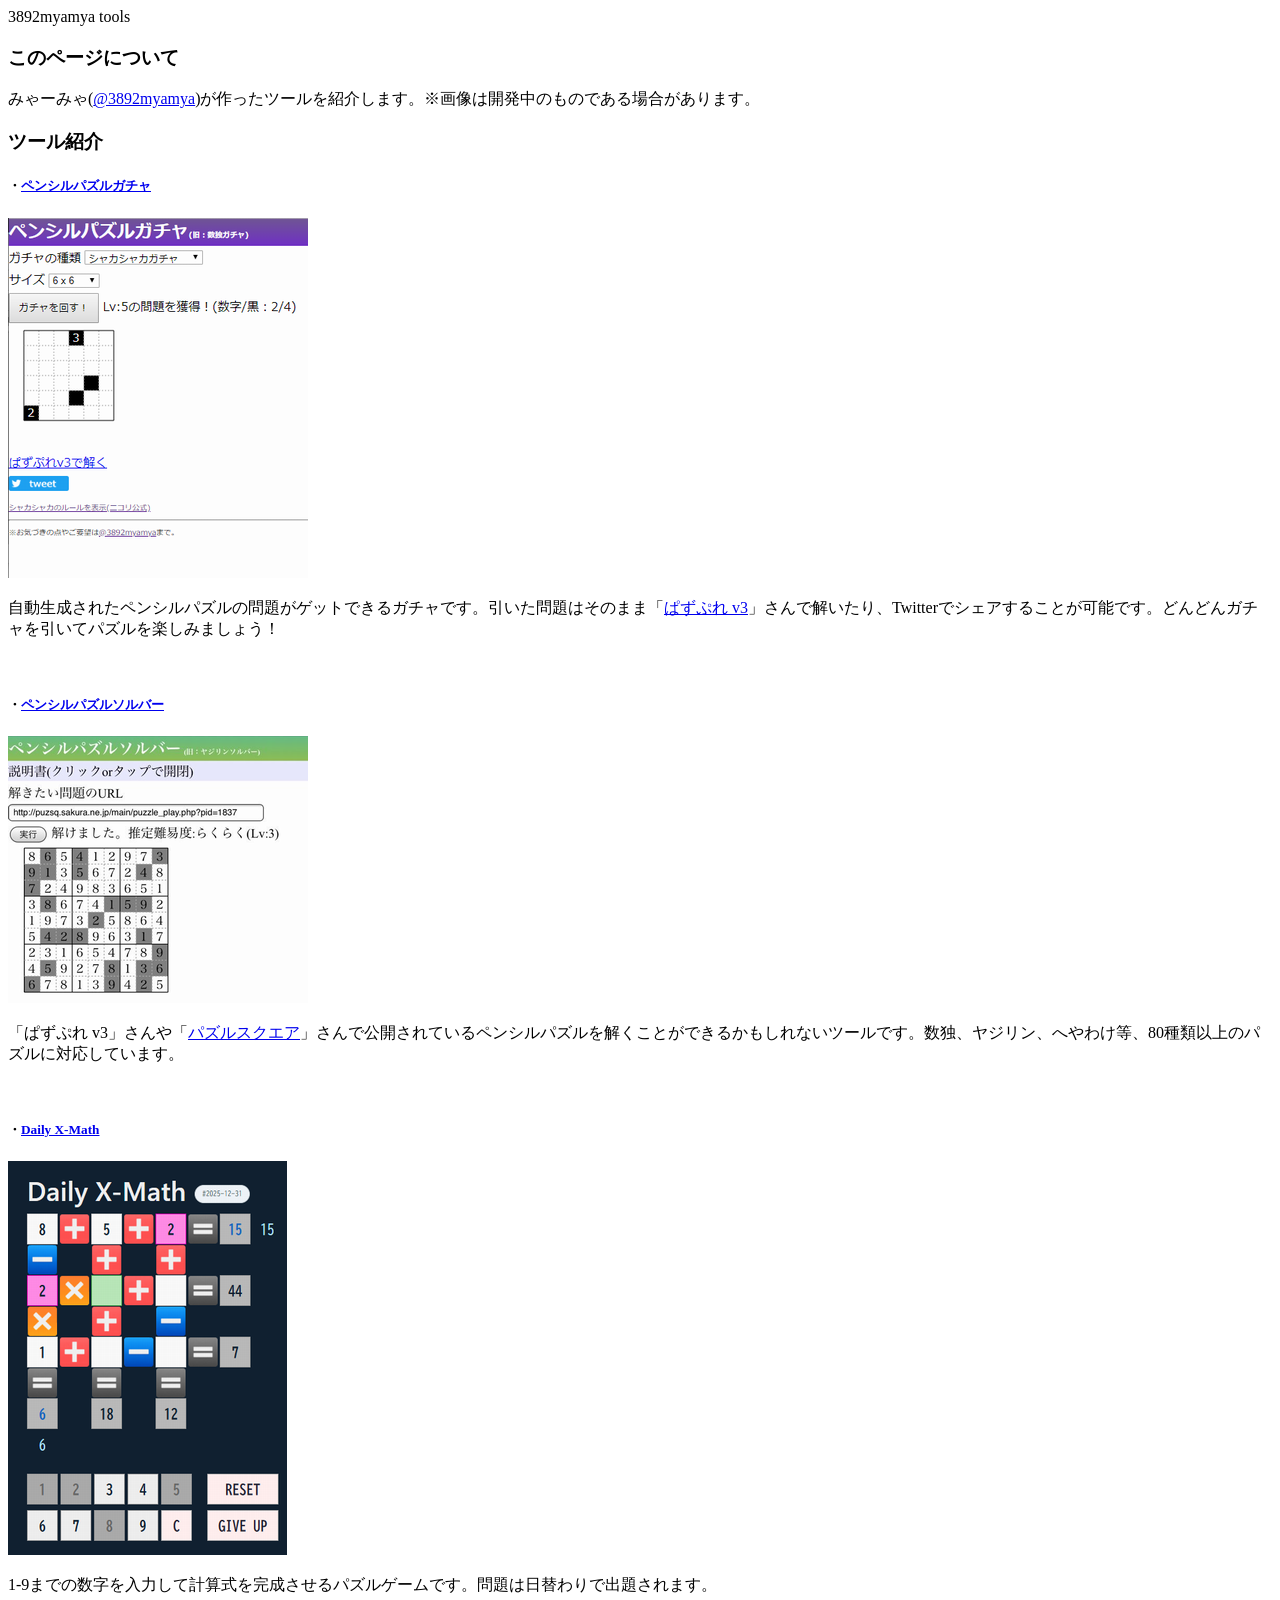
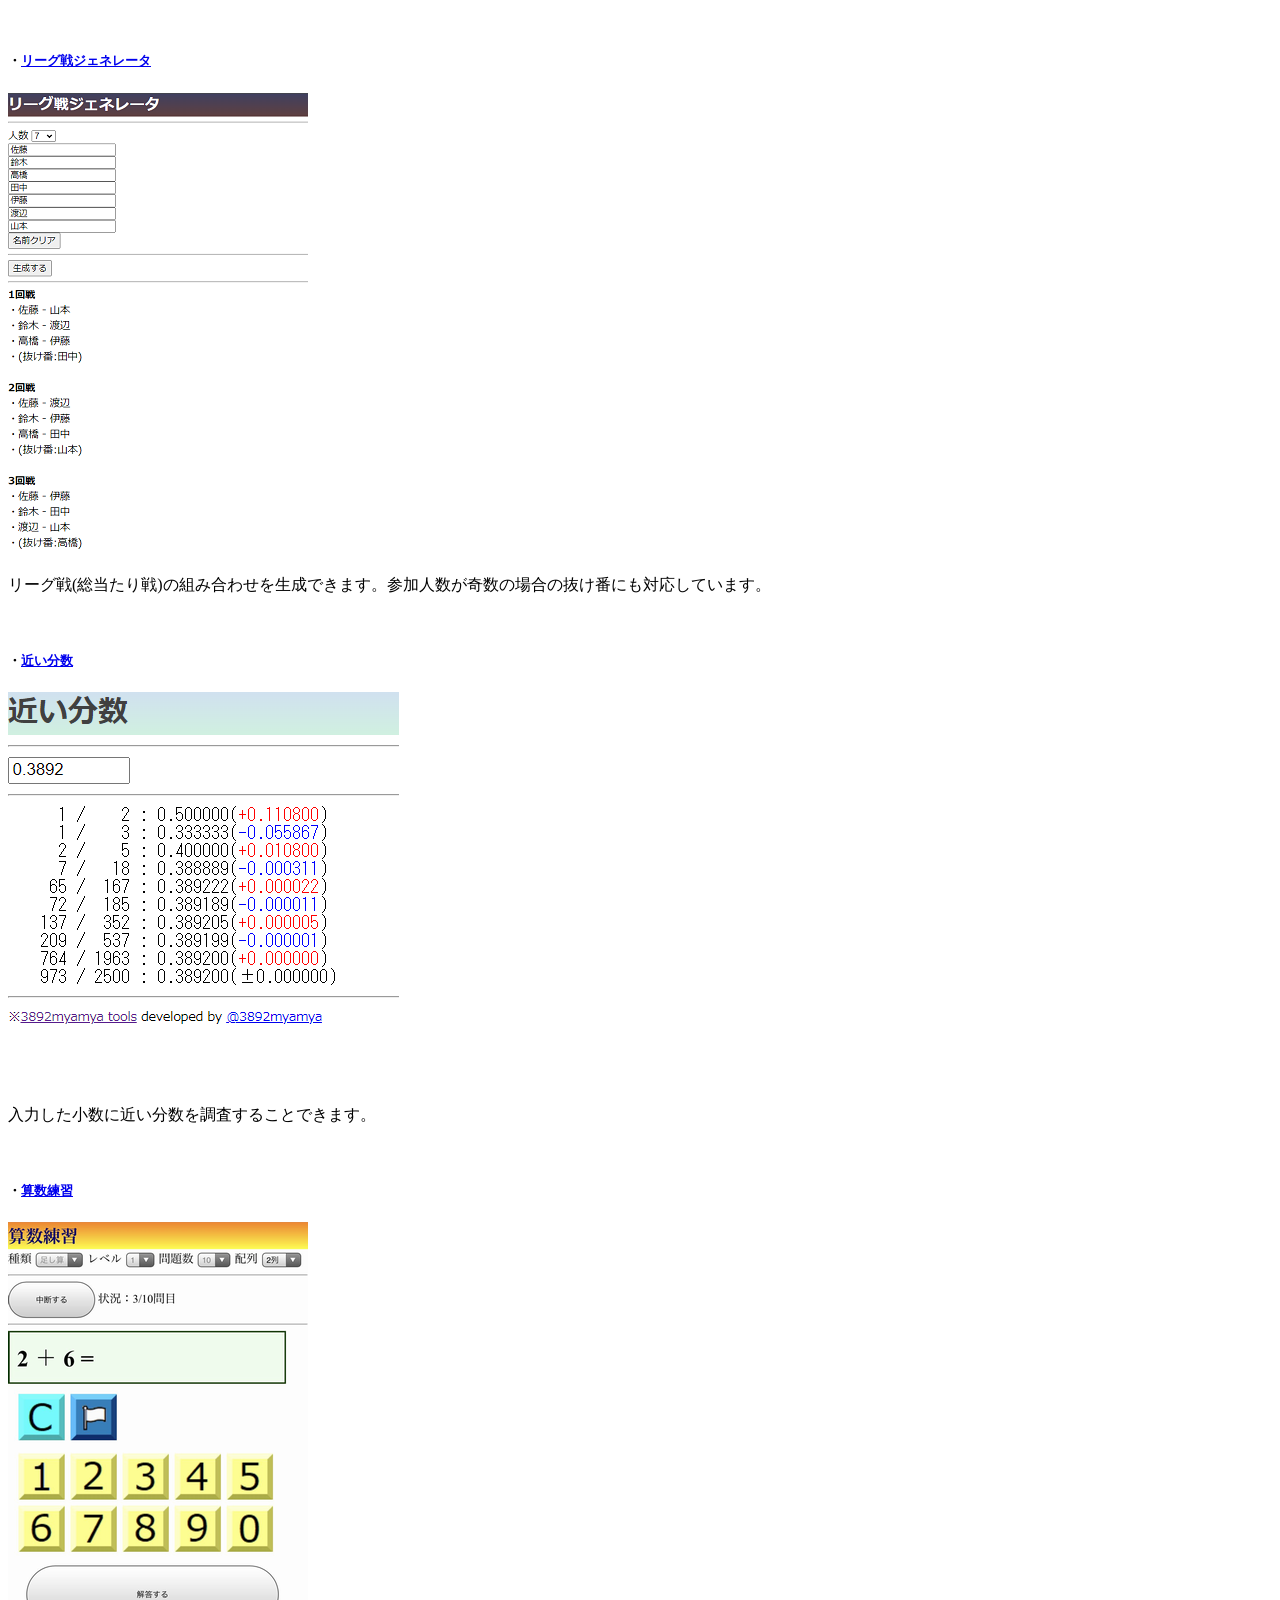
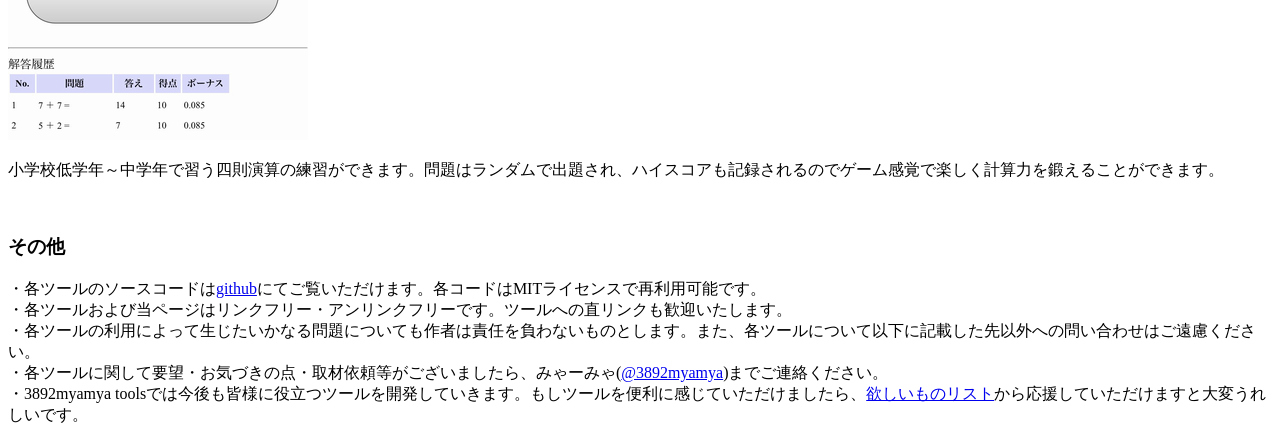
==== index.html @ ec3bafbe "Add files via upload" ====
<!doctype html>
<!--
  Material Design Lite
  Copyright 2015 Google Inc. All rights reserved.

  Licensed under the Apache License, Version 2.0 (the "License");
  you may not use this file except in compliance with the License.
  You may obtain a copy of the License at

      https://www.apache.org/licenses/LICENSE-2.0

  Unless required by applicable law or agreed to in writing, software
  distributed under the License is distributed on an "AS IS" BASIS,
  WITHOUT WARRANTIES OR CONDITIONS OF ANY KIND, either express or implied.
  See the License for the specific language governing permissions and
  limitations under the License
-->
<html>
  <head>
    <!-- Global site tag (gtag.js) - Google Analytics -->
    <script async src="https://www.googletagmanager.com/gtag/js?id=UA-121350239-1"></script>
    <script>
        window.dataLayer = window.dataLayer || [];
        function gtag(){dataLayer.push(arguments);}
        gtag('js', new Date());
        gtag('config', 'UA-121350239-1');
    </script>
    <meta charset="utf-8">
    <meta http-equiv="X-UA-Compatible" content="IE=edge">
    <meta name="description" content="みゃーみゃ(@3892myamya)が作ったツールを紹介します。">

    <meta name="viewport" content="width=device-width, initial-scale=1.0, minimum-scale=1.0">
    <title>3892myamya tools</title>

    <!-- Add to homescreen for Chrome on Android -->
    <meta name="mobile-web-app-capable" content="yes">
    <link rel="icon" sizes="192x192" href="images/android-desktop.png">

    <!-- Add to homescreen for Safari on iOS -->
    <meta name="apple-mobile-web-app-capable" content="yes">
    <meta name="apple-mobile-web-app-status-bar-style" content="black">
    <meta name="apple-mobile-web-app-title" content="3892myamya tools">
    <link rel="apple-touch-icon-precomposed" href="images/ios-desktop.png">

    <!-- Tile icon for Win8 (144x144 + tile color) -->
    <meta name="msapplication-TileImage" content="images/touch/ms-touch-icon-144x144-precomposed.png">
    <meta name="msapplication-TileColor" content="#3372DF">

    <link rel="shortcut icon" href="images/favicon.png">

    <!-- SEO: If your mobile URL is different from the desktop URL, add a canonical link to the desktop page https://developers.google.com/webmasters/smartphone-sites/feature-phones -->
    <!--
    <link rel="canonical" href="http://www.example.com/">
    -->

    <link rel="stylesheet" href="https://fonts.googleapis.com/css?family=Roboto:regular,bold,italic,thin,light,bolditalic,black,medium&amp;lang=en">
    <link rel="stylesheet" href="https://fonts.googleapis.com/icon?family=Material+Icons">
    <link rel="stylesheet" href="https://code.getmdl.io/1.3.0/material.teal-red.min.css">
    <link rel="stylesheet" href="styles.css">
    <style>
    #view-source {
      position: fixed;
      display: block;
      right: 0;
      bottom: 0;
      margin-right: 40px;
      margin-bottom: 40px;
      z-index: 900;
    }
    </style>
  </head>
  <body>
    <div class="demo-layout mdl-layout mdl-layout--fixed-header mdl-js-layout mdl-color--grey-100">
      <header class="demo-header mdl-layout__header mdl-layout__header--scroll mdl-color--grey-100 mdl-color-text--grey-800">
        <div class="mdl-layout__header-row">
          <span class="mdl-layout-title">3892myamya tools</span>
          <div class="mdl-layout-spacer"></div>
        </div>
      </header>
      <div class="demo-ribbon"></div>
      <main class="demo-main mdl-layout__content">
        <div class="demo-container mdl-grid">
          <div class="mdl-cell mdl-cell--2-col mdl-cell--hide-tablet mdl-cell--hide-phone"></div>
          <div class="demo-content mdl-color--white mdl-shadow--4dp content mdl-color-text--grey-800 mdl-cell mdl-cell--8-col">
            <h3>このページについて</h3>
              <p>
                みゃーみゃ(<a href="https://twitter.com/3892myamya/" target="_blank">@3892myamya</a>)が作ったツールを紹介します。※画像は開発中のものである場合があります。
              </p>
            <h3>ツール紹介</h3>
<!--
              <h5>・<a href="https://myamyasdvx.herokuapp.com/" target="_blank">SDVX 課題曲ジェネレータ</h5><img src="sdvx.png"></a>
              <p>
                「<a href="https://nearnoah.net/" target="_blank">SDVX V スコアツール（β）</a>」のデータをもとに課題曲・武器曲等を表示してくれる非公式ツールです。「SDVX V スコアツール（β）」に登録があればどなたでもご利用いただけます。
              </p>
<br>
              <h5>・<a href="https://myamyasdvx.herokuapp.com/chuni.html" target="_blank">CHUNITHM 課題曲ジェネレータ</h5><img src="chuni.png"></a>
              <p>
                「<a href="https://chuniviewer.net/" target="_blank">Chuniviewer チュウニズムスコアツール</a>」のデータをもとに課題曲・武器曲等を表示してくれる非公式ツールです。SDVX 課題曲ジェネレータと同等の機能を搭載しています。
              </p>
<br>
-->
              <h5>・<a href="https://myamyasdvx.herokuapp.com/sudoku.html" target="_blank">ペンシルパズルガチャ</h5><img src="sudoku.png"></a>
              <p>
                自動生成されたペンシルパズルの問題がゲットできるガチャです。引いた問題はそのまま「<a href="http://pzv.jp/" target="_blank">ぱずぷれ v3</a>」さんで解いたり、Twitterでシェアすることが可能です。どんどんガチャを引いてパズルを楽しみましょう！
              </p>
<br>
              <h5>・<a href="https://myamyasdvx.herokuapp.com/yajilin.html" target="_blank">ペンシルパズルソルバー</h5><img src="penpa.png"></a>
              <p>
                「ぱずぷれ v3」さんや「<a href="http://puzsq.sakura.ne.jp/main/index.php" target="_blank">パズルスクエア</a>」さんで公開されているペンシルパズルを解くことができるかもしれないツールです。数独、ヤジリン、へやわけ等、80種類以上のパズルに対応しています。
              </p>
<br>
              <h5>・<a href="https://daily-x-math-front.onrender.com/" target="_blank">Daily X-Math</h5><img src="dailyxmath.png"></a>
              <p>
                1-9までの数字を入力して計算式を完成させるパズルゲームです。問題は日替わりで出題されます。
              </p>
<br>
              <h5>・<a href="https://myamyasdvx.herokuapp.com/league.html" target="_blank">リーグ戦ジェネレータ</h5><img src="league.png"></a>
              <p>
                リーグ戦(総当たり戦)の組み合わせを生成できます。参加人数が奇数の場合の抜け番にも対応しています。
              </p>
<br>
              <h5>・<a href="https://myamyasdvx.herokuapp.com/bunsu.html" target="_blank">近い分数</h5><img src="bunsu.png"></a>
              <p>
                入力した小数に近い分数を調査することできます。
              </p>
<br>
              <h5>・<a href="https://myamyasdvx.herokuapp.com/sansu.html" target="_blank">算数練習</h5><img src="sansu.png"></a>
              <p>
                小学校低学年～中学年で習う四則演算の練習ができます。問題はランダムで出題され、ハイスコアも記録されるのでゲーム感覚で楽しく計算力を鍛えることができます。
              </p>
<br>
            <h3>その他</h3>
              <p>
                ・各ツールのソースコードは<a href="https://github.com/3892myamya/sdvx" target="_blank">github</a>にてご覧いただけます。各コードはMITライセンスで再利用可能です。<br>
                ・各ツールおよび当ページはリンクフリー・アンリンクフリーです。ツールへの直リンクも歓迎いたします。<br>
                ・各ツールの利用によって生じたいかなる問題についても作者は責任を負わないものとします。また、各ツールについて以下に記載した先以外への問い合わせはご遠慮ください。<br>
                ・各ツールに関して要望・お気づきの点・取材依頼等がございましたら、みゃーみゃ(<a href="https://twitter.com/3892myamya/" target="_blank">@3892myamya</a>)までご連絡ください。<br>
                ・3892myamya toolsでは今後も皆様に役立つツールを開発していきます。もしツールを便利に感じていただけましたら、<a href="https://www.amazon.co.jp/hz/wishlist/ls/2CT48JCKAVTZ2?ref_=wl_share" target="_blank">欲しいものリスト</a>から応援していただけますと大変うれしいです。
              </p>
          </div>
        </div>
        <footer class="demo-footer mdl-mini-footer">
          <div class="mdl-mini-footer--left-section">
            <ul class="mdl-mini-footer--link-list">
            </ul>
          </div>
        </footer>
      </main>
    </div>
    <script src="https://code.getmdl.io/1.3.0/material.min.js"></script>
  </body>
</html>
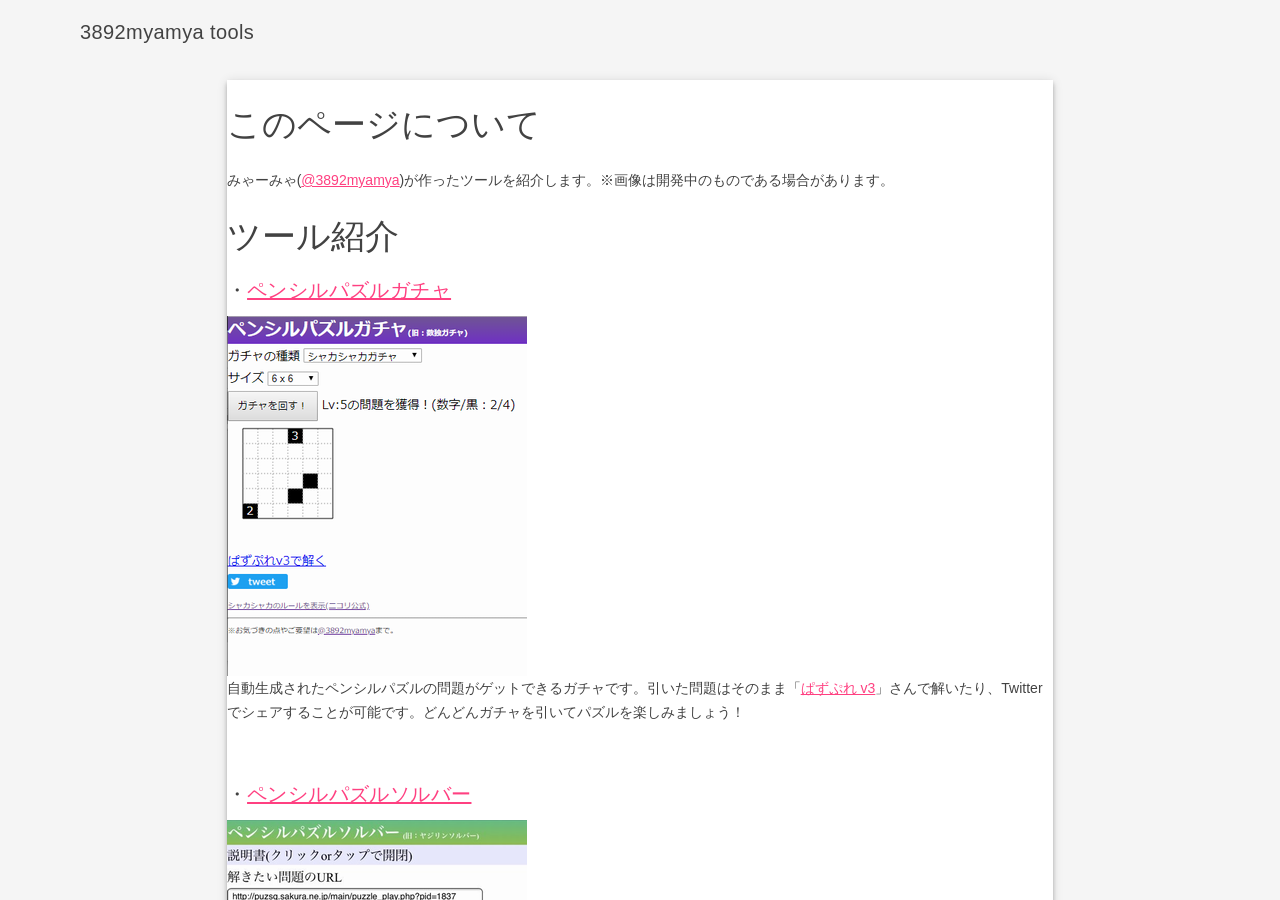
==== commit b4497fc2: "js、cssがいつの間にかリンク切れになっていたので管理対象に追加" ====
--- a/index.html
+++ b/index.html
@@ -55,7 +55,7 @@
 
     <link rel="stylesheet" href="https://fonts.googleapis.com/css?family=Roboto:regular,bold,italic,thin,light,bolditalic,black,medium&amp;lang=en">
     <link rel="stylesheet" href="https://fonts.googleapis.com/icon?family=Material+Icons">
-    <link rel="stylesheet" href="https://code.getmdl.io/1.3.0/material.teal-red.min.css">
+    <link rel="stylesheet" href="material.min.css">
     <link rel="stylesheet" href="styles.css">
     <style>
     #view-source {
@@ -135,7 +135,6 @@
                 ・各ツールおよび当ページはリンクフリー・アンリンクフリーです。ツールへの直リンクも歓迎いたします。<br>
                 ・各ツールの利用によって生じたいかなる問題についても作者は責任を負わないものとします。また、各ツールについて以下に記載した先以外への問い合わせはご遠慮ください。<br>
                 ・各ツールに関して要望・お気づきの点・取材依頼等がございましたら、みゃーみゃ(<a href="https://twitter.com/3892myamya/" target="_blank">@3892myamya</a>)までご連絡ください。<br>
-                ・3892myamya toolsでは今後も皆様に役立つツールを開発していきます。もしツールを便利に感じていただけましたら、<a href="https://www.amazon.co.jp/hz/wishlist/ls/2CT48JCKAVTZ2?ref_=wl_share" target="_blank">欲しいものリスト</a>から応援していただけますと大変うれしいです。
               </p>
           </div>
         </div>
@@ -147,6 +146,6 @@
         </footer>
       </main>
     </div>
-    <script src="https://code.getmdl.io/1.3.0/material.min.js"></script>
+    <script src="material.js"></script>
   </body>
 </html>
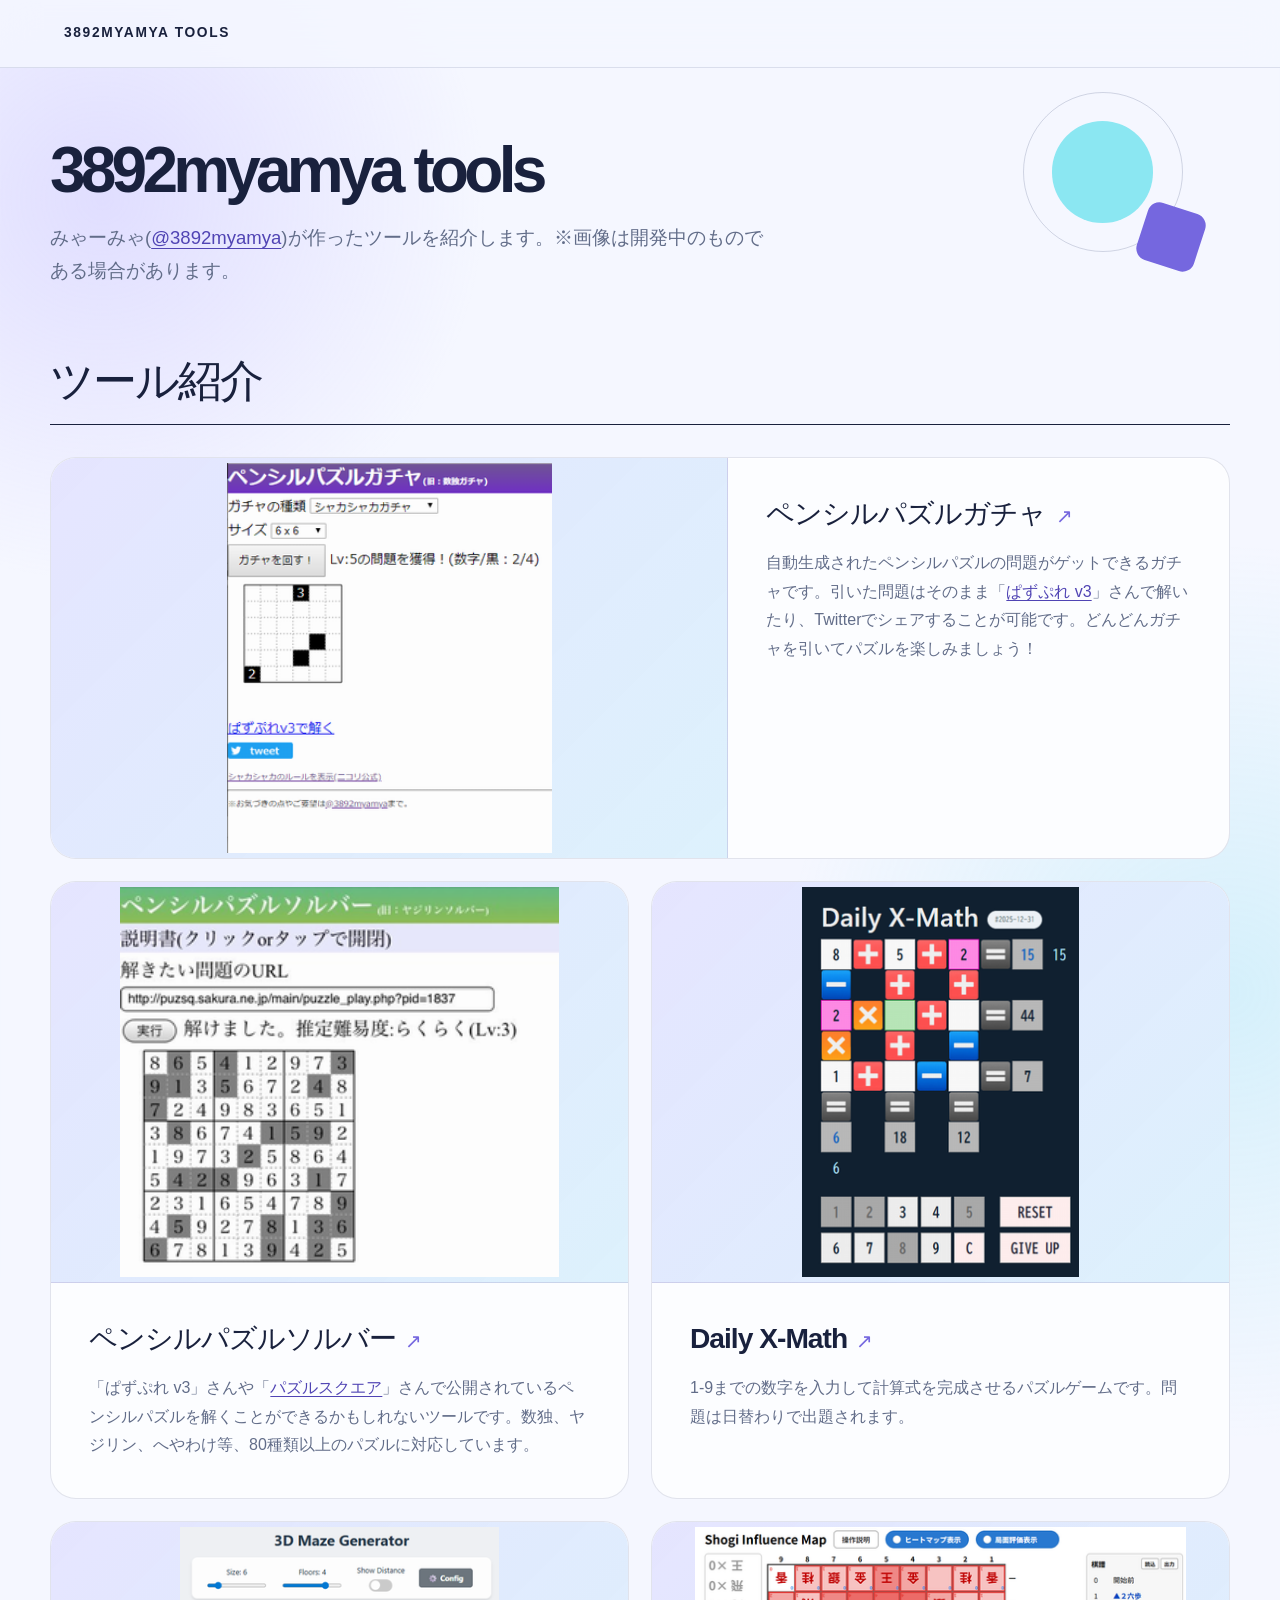
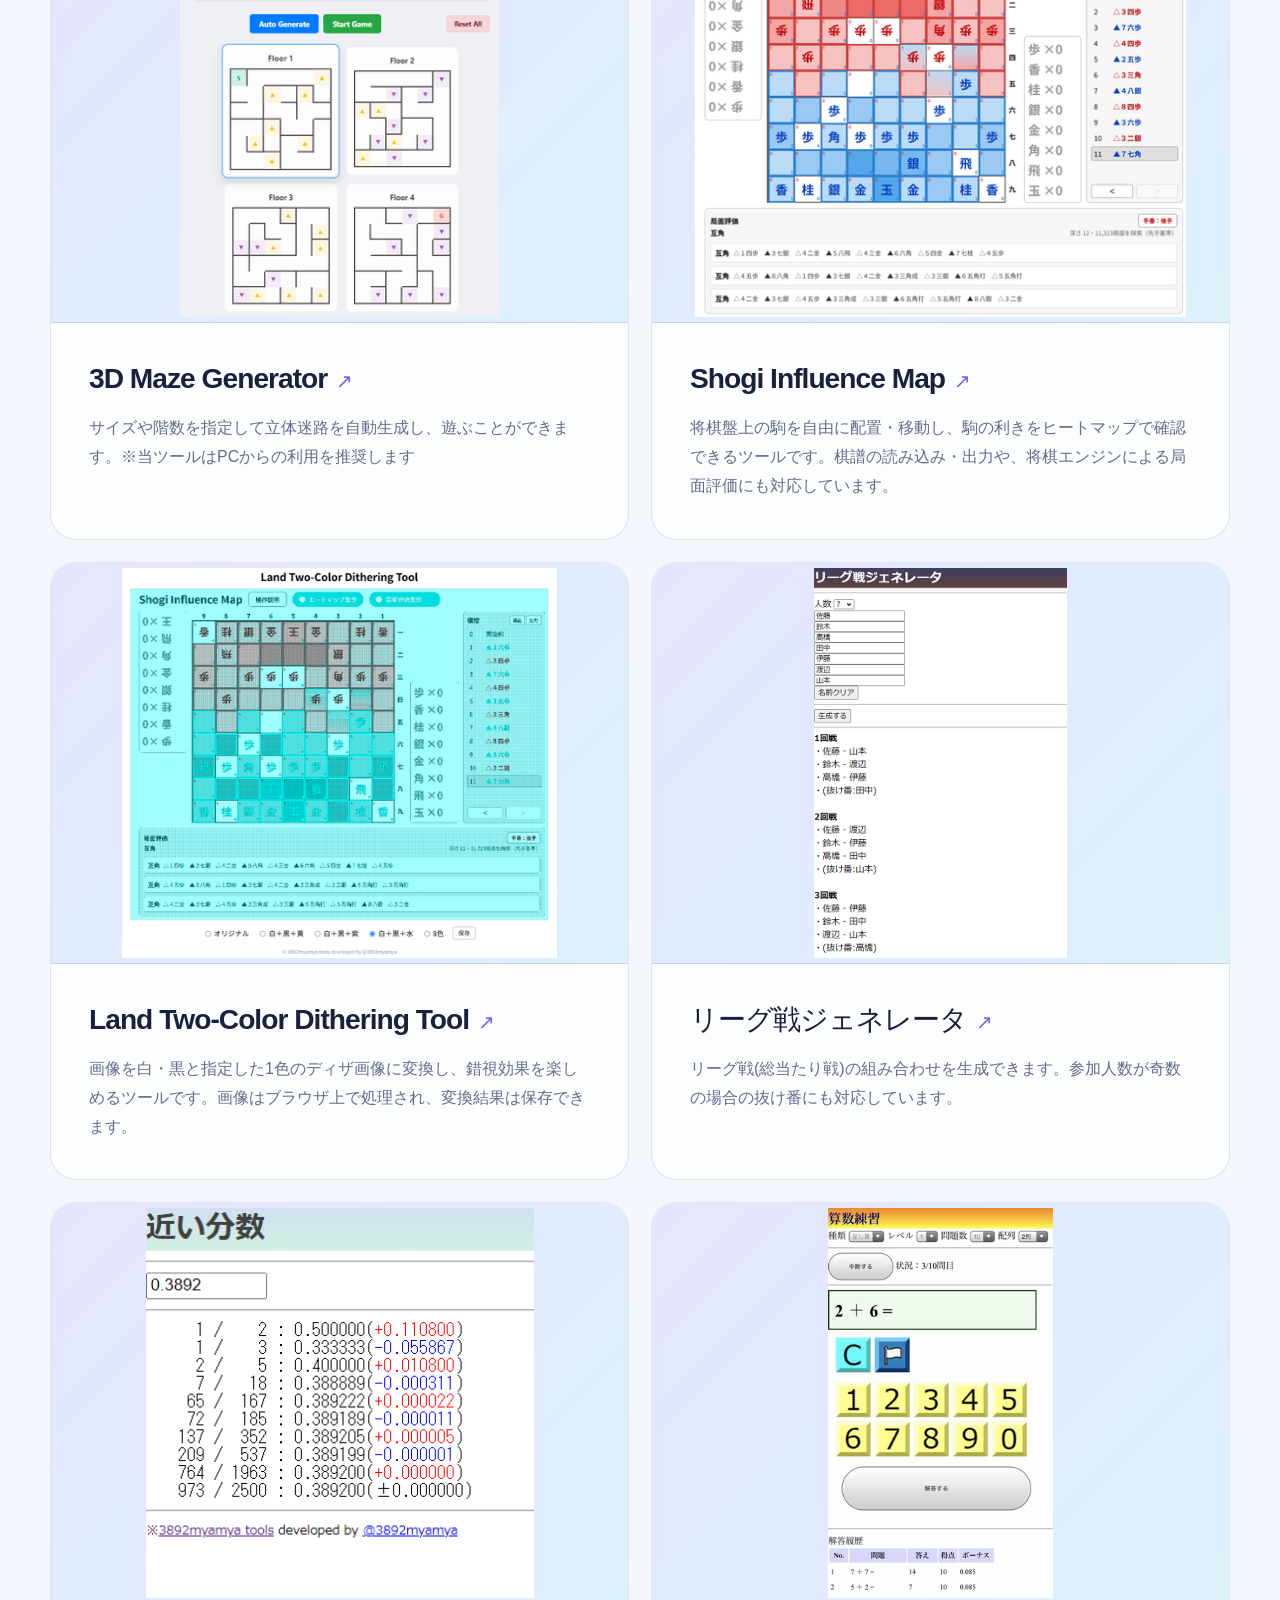
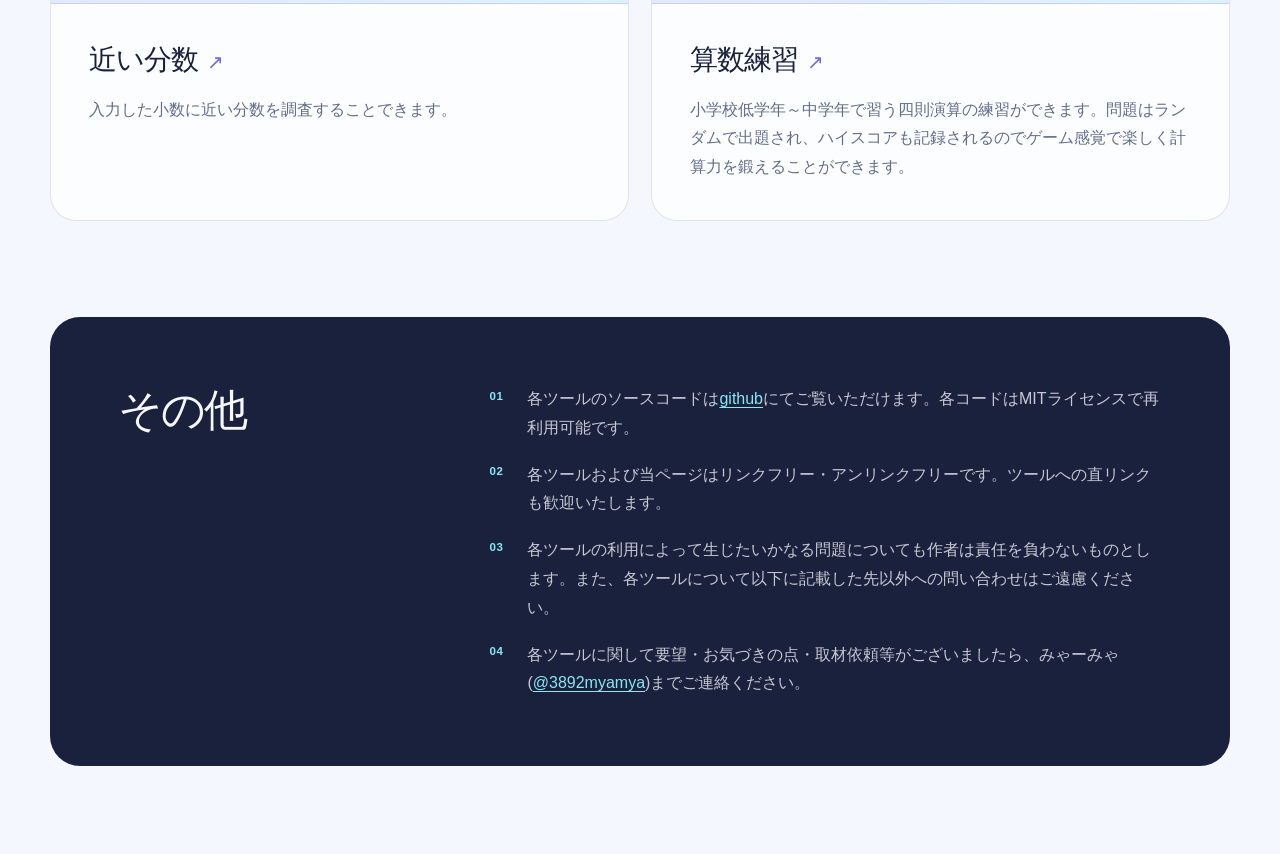
==== commit ec3a5d40: "デザイン改修" ====
--- a/index.html
+++ b/index.html
@@ -1,151 +1,164 @@
-<!doctype html>
-<!--
-  Material Design Lite
-  Copyright 2015 Google Inc. All rights reserved.
-
-  Licensed under the Apache License, Version 2.0 (the "License");
-  you may not use this file except in compliance with the License.
-  You may obtain a copy of the License at
-
-      https://www.apache.org/licenses/LICENSE-2.0
-
-  Unless required by applicable law or agreed to in writing, software
-  distributed under the License is distributed on an "AS IS" BASIS,
-  WITHOUT WARRANTIES OR CONDITIONS OF ANY KIND, either express or implied.
-  See the License for the specific language governing permissions and
-  limitations under the License
--->
-<html>
-  <head>
-    <!-- Global site tag (gtag.js) - Google Analytics -->
-    <script async src="https://www.googletagmanager.com/gtag/js?id=UA-121350239-1"></script>
-    <script>
-        window.dataLayer = window.dataLayer || [];
-        function gtag(){dataLayer.push(arguments);}
-        gtag('js', new Date());
-        gtag('config', 'UA-121350239-1');
-    </script>
-    <meta charset="utf-8">
-    <meta http-equiv="X-UA-Compatible" content="IE=edge">
-    <meta name="description" content="みゃーみゃ(@3892myamya)が作ったツールを紹介します。">
-
-    <meta name="viewport" content="width=device-width, initial-scale=1.0, minimum-scale=1.0">
-    <title>3892myamya tools</title>
-
-    <!-- Add to homescreen for Chrome on Android -->
-    <meta name="mobile-web-app-capable" content="yes">
-    <link rel="icon" sizes="192x192" href="images/android-desktop.png">
-
-    <!-- Add to homescreen for Safari on iOS -->
-    <meta name="apple-mobile-web-app-capable" content="yes">
-    <meta name="apple-mobile-web-app-status-bar-style" content="black">
-    <meta name="apple-mobile-web-app-title" content="3892myamya tools">
-    <link rel="apple-touch-icon-precomposed" href="images/ios-desktop.png">
-
-    <!-- Tile icon for Win8 (144x144 + tile color) -->
-    <meta name="msapplication-TileImage" content="images/touch/ms-touch-icon-144x144-precomposed.png">
-    <meta name="msapplication-TileColor" content="#3372DF">
-
-    <link rel="shortcut icon" href="images/favicon.png">
-
-    <!-- SEO: If your mobile URL is different from the desktop URL, add a canonical link to the desktop page https://developers.google.com/webmasters/smartphone-sites/feature-phones -->
-    <!--
-    <link rel="canonical" href="http://www.example.com/">
-    -->
-
-    <link rel="stylesheet" href="https://fonts.googleapis.com/css?family=Roboto:regular,bold,italic,thin,light,bolditalic,black,medium&amp;lang=en">
-    <link rel="stylesheet" href="https://fonts.googleapis.com/icon?family=Material+Icons">
-    <link rel="stylesheet" href="material.min.css">
-    <link rel="stylesheet" href="styles.css">
-    <style>
-    #view-source {
-      position: fixed;
-      display: block;
-      right: 0;
-      bottom: 0;
-      margin-right: 40px;
-      margin-bottom: 40px;
-      z-index: 900;
-    }
-    </style>
-  </head>
-  <body>
-    <div class="demo-layout mdl-layout mdl-layout--fixed-header mdl-js-layout mdl-color--grey-100">
-      <header class="demo-header mdl-layout__header mdl-layout__header--scroll mdl-color--grey-100 mdl-color-text--grey-800">
-        <div class="mdl-layout__header-row">
-          <span class="mdl-layout-title">3892myamya tools</span>
-          <div class="mdl-layout-spacer"></div>
-        </div>
-      </header>
-      <div class="demo-ribbon"></div>
-      <main class="demo-main mdl-layout__content">
-        <div class="demo-container mdl-grid">
-          <div class="mdl-cell mdl-cell--2-col mdl-cell--hide-tablet mdl-cell--hide-phone"></div>
-          <div class="demo-content mdl-color--white mdl-shadow--4dp content mdl-color-text--grey-800 mdl-cell mdl-cell--8-col">
-            <h3>このページについて</h3>
-              <p>
-                みゃーみゃ(<a href="https://twitter.com/3892myamya/" target="_blank">@3892myamya</a>)が作ったツールを紹介します。※画像は開発中のものである場合があります。
-              </p>
-            <h3>ツール紹介</h3>
-<!--
-              <h5>・<a href="https://myamyasdvx.herokuapp.com/" target="_blank">SDVX 課題曲ジェネレータ</h5><img src="sdvx.png"></a>
-              <p>
-                「<a href="https://nearnoah.net/" target="_blank">SDVX V スコアツール（β）</a>」のデータをもとに課題曲・武器曲等を表示してくれる非公式ツールです。「SDVX V スコアツール（β）」に登録があればどなたでもご利用いただけます。
-              </p>
-<br>
-              <h5>・<a href="https://myamyasdvx.herokuapp.com/chuni.html" target="_blank">CHUNITHM 課題曲ジェネレータ</h5><img src="chuni.png"></a>
-              <p>
-                「<a href="https://chuniviewer.net/" target="_blank">Chuniviewer チュウニズムスコアツール</a>」のデータをもとに課題曲・武器曲等を表示してくれる非公式ツールです。SDVX 課題曲ジェネレータと同等の機能を搭載しています。
-              </p>
-<br>
--->
-              <h5>・<a href="https://myamyasdvx.herokuapp.com/sudoku.html" target="_blank">ペンシルパズルガチャ</h5><img src="sudoku.png"></a>
-              <p>
-                自動生成されたペンシルパズルの問題がゲットできるガチャです。引いた問題はそのまま「<a href="http://pzv.jp/" target="_blank">ぱずぷれ v3</a>」さんで解いたり、Twitterでシェアすることが可能です。どんどんガチャを引いてパズルを楽しみましょう！
-              </p>
-<br>
-              <h5>・<a href="https://myamyasdvx.herokuapp.com/yajilin.html" target="_blank">ペンシルパズルソルバー</h5><img src="penpa.png"></a>
-              <p>
-                「ぱずぷれ v3」さんや「<a href="http://puzsq.sakura.ne.jp/main/index.php" target="_blank">パズルスクエア</a>」さんで公開されているペンシルパズルを解くことができるかもしれないツールです。数独、ヤジリン、へやわけ等、80種類以上のパズルに対応しています。
-              </p>
-<br>
-              <h5>・<a href="https://daily-x-math-front.onrender.com/" target="_blank">Daily X-Math</h5><img src="dailyxmath.png"></a>
-              <p>
-                1-9までの数字を入力して計算式を完成させるパズルゲームです。問題は日替わりで出題されます。
-              </p>
-<br>
-              <h5>・<a href="https://myamyasdvx.herokuapp.com/league.html" target="_blank">リーグ戦ジェネレータ</h5><img src="league.png"></a>
-              <p>
-                リーグ戦(総当たり戦)の組み合わせを生成できます。参加人数が奇数の場合の抜け番にも対応しています。
-              </p>
-<br>
-              <h5>・<a href="https://myamyasdvx.herokuapp.com/bunsu.html" target="_blank">近い分数</h5><img src="bunsu.png"></a>
-              <p>
-                入力した小数に近い分数を調査することできます。
-              </p>
-<br>
-              <h5>・<a href="https://myamyasdvx.herokuapp.com/sansu.html" target="_blank">算数練習</h5><img src="sansu.png"></a>
-              <p>
-                小学校低学年～中学年で習う四則演算の練習ができます。問題はランダムで出題され、ハイスコアも記録されるのでゲーム感覚で楽しく計算力を鍛えることができます。
-              </p>
-<br>
-            <h3>その他</h3>
-              <p>
-                ・各ツールのソースコードは<a href="https://github.com/3892myamya/sdvx" target="_blank">github</a>にてご覧いただけます。各コードはMITライセンスで再利用可能です。<br>
-                ・各ツールおよび当ページはリンクフリー・アンリンクフリーです。ツールへの直リンクも歓迎いたします。<br>
-                ・各ツールの利用によって生じたいかなる問題についても作者は責任を負わないものとします。また、各ツールについて以下に記載した先以外への問い合わせはご遠慮ください。<br>
-                ・各ツールに関して要望・お気づきの点・取材依頼等がございましたら、みゃーみゃ(<a href="https://twitter.com/3892myamya/" target="_blank">@3892myamya</a>)までご連絡ください。<br>
-              </p>
-          </div>
-        </div>
-        <footer class="demo-footer mdl-mini-footer">
-          <div class="mdl-mini-footer--left-section">
-            <ul class="mdl-mini-footer--link-list">
-            </ul>
-          </div>
-        </footer>
-      </main>
-    </div>
-    <script src="material.js"></script>
-  </body>
-</html>
+<!doctype html>
+<!--
+  Material Design Lite
+  Copyright 2015 Google Inc. All rights reserved.
+
+  Licensed under the Apache License, Version 2.0 (the "License");
+  you may not use this file except in compliance with the License.
+  You may obtain a copy of the License at
+
+      https://www.apache.org/licenses/LICENSE-2.0
+
+  Unless required by applicable law or agreed to in writing, software
+  distributed under the License is distributed on an "AS IS" BASIS,
+  WITHOUT WARRANTIES OR CONDITIONS OF ANY KIND, either express or implied.
+  See the License for the specific language governing permissions and
+  limitations under the License
+-->
+<html>
+  <head>
+    <!-- Global site tag (gtag.js) - Google Analytics -->
+    <script async src="https://www.googletagmanager.com/gtag/js?id=UA-121350239-1"></script>
+    <script>
+        window.dataLayer = window.dataLayer || [];
+        function gtag(){dataLayer.push(arguments);}
+        gtag('js', new Date());
+        gtag('config', 'UA-121350239-1');
+    </script>
+    <meta charset="utf-8">
+    <meta http-equiv="X-UA-Compatible" content="IE=edge">
+    <meta name="description" content="みゃーみゃ(@3892myamya)が作ったツールを紹介します。">
+
+    <meta name="viewport" content="width=device-width, initial-scale=1.0, minimum-scale=1.0">
+    <title>3892myamya tools</title>
+
+    <!-- Add to homescreen for Chrome on Android -->
+    <meta name="mobile-web-app-capable" content="yes">
+    <link rel="icon" sizes="192x192" href="images/android-desktop.png">
+
+    <!-- Add to homescreen for Safari on iOS -->
+    <meta name="apple-mobile-web-app-capable" content="yes">
+    <meta name="apple-mobile-web-app-status-bar-style" content="black">
+    <meta name="apple-mobile-web-app-title" content="3892myamya tools">
+    <link rel="apple-touch-icon-precomposed" href="images/ios-desktop.png">
+
+    <!-- Tile icon for Win8 (144x144 + tile color) -->
+    <meta name="msapplication-TileImage" content="images/touch/ms-touch-icon-144x144-precomposed.png">
+    <meta name="msapplication-TileColor" content="#3372DF">
+
+    <link rel="shortcut icon" href="images/favicon.png">
+
+    <!-- SEO: If your mobile URL is different from the desktop URL, add a canonical link to the desktop page https://developers.google.com/webmasters/smartphone-sites/feature-phones -->
+    <!--
+    <link rel="canonical" href="http://www.example.com/">
+    -->
+
+    <link rel="stylesheet" href="styles.css">
+  </head>
+  <body>
+    <header class="site-header">
+      <a class="site-title" href="#top">3892myamya tools</a>
+    </header>
+
+    <main id="top">
+      <section class="hero" aria-labelledby="about-title">
+        <div class="hero-decoration" aria-hidden="true"></div>
+        <h1 id="about-title">3892myamya tools</h1>
+        <p>
+          みゃーみゃ(<a href="https://twitter.com/3892myamya/" target="_blank" rel="noopener noreferrer">@3892myamya</a>)が作ったツールを紹介します。※画像は開発中のものである場合があります。
+        </p>
+      </section>
+
+      <section class="tools-section" aria-labelledby="tools-title">
+        <div class="section-heading">
+          <h2 id="tools-title">ツール紹介</h2>
+        </div>
+
+        <div class="tool-grid">
+          <article class="tool-card">
+            <a class="tool-image" href="https://myamyasdvx.herokuapp.com/sudoku.html" target="_blank" rel="noopener noreferrer"><img src="sudoku.png" alt="ペンシルパズルガチャの画面" loading="lazy"></a>
+            <div class="tool-content">
+              <h3><a href="https://myamyasdvx.herokuapp.com/sudoku.html" target="_blank" rel="noopener noreferrer">ペンシルパズルガチャ</a></h3>
+              <p>自動生成されたペンシルパズルの問題がゲットできるガチャです。引いた問題はそのまま「<a href="http://pzv.jp/" target="_blank" rel="noopener noreferrer">ぱずぷれ v3</a>」さんで解いたり、Twitterでシェアすることが可能です。どんどんガチャを引いてパズルを楽しみましょう！</p>
+            </div>
+          </article>
+
+          <article class="tool-card">
+            <a class="tool-image" href="https://myamyasdvx.herokuapp.com/yajilin.html" target="_blank" rel="noopener noreferrer"><img src="penpa.png" alt="ペンシルパズルソルバーの画面" loading="lazy"></a>
+            <div class="tool-content">
+              <h3><a href="https://myamyasdvx.herokuapp.com/yajilin.html" target="_blank" rel="noopener noreferrer">ペンシルパズルソルバー</a></h3>
+              <p>「ぱずぷれ v3」さんや「<a href="http://puzsq.sakura.ne.jp/main/index.php" target="_blank" rel="noopener noreferrer">パズルスクエア</a>」さんで公開されているペンシルパズルを解くことができるかもしれないツールです。数独、ヤジリン、へやわけ等、80種類以上のパズルに対応しています。</p>
+            </div>
+          </article>
+
+          <article class="tool-card">
+            <a class="tool-image" href="https://daily-x-math-front.onrender.com/" target="_blank" rel="noopener noreferrer"><img src="dailyxmath.png" alt="Daily X-Mathの画面" loading="lazy"></a>
+            <div class="tool-content">
+              <h3><a href="https://daily-x-math-front.onrender.com/" target="_blank" rel="noopener noreferrer">Daily X-Math</a></h3>
+              <p>1-9までの数字を入力して計算式を完成させるパズルゲームです。問題は日替わりで出題されます。</p>
+            </div>
+          </article>
+
+          <article class="tool-card">
+            <a class="tool-image" href="https://daily-x-math-front.onrender.com/maze" target="_blank" rel="noopener noreferrer"><img src="3dmaze.png" alt="3D Maze Generatorの画面" loading="lazy"></a>
+            <div class="tool-content">
+              <h3><a href="https://daily-x-math-front.onrender.com/maze" target="_blank" rel="noopener noreferrer">3D Maze Generator</a></h3>
+              <p>サイズや階数を指定して立体迷路を自動生成し、遊ぶことができます。※当ツールはPCからの利用を推奨します</p>
+            </div>
+          </article>
+
+          <article class="tool-card">
+            <a class="tool-image" href="https://daily-x-math-front.onrender.com/shogi" target="_blank" rel="noopener noreferrer"><img src="shogi.png" alt="Shogi Influence Mapの画面" loading="lazy"></a>
+            <div class="tool-content">
+              <h3><a href="https://daily-x-math-front.onrender.com/shogi" target="_blank" rel="noopener noreferrer">Shogi Influence Map</a></h3>
+              <p>将棋盤上の駒を自由に配置・移動し、駒の利きをヒートマップで確認できるツールです。棋譜の読み込み・出力や、将棋エンジンによる局面評価にも対応しています。</p>
+            </div>
+          </article>
+
+          <article class="tool-card">
+            <a class="tool-image" href="https://daily-x-math-front.onrender.com/illusion" target="_blank" rel="noopener noreferrer"><img src="illusion.png" alt="Land Two-Color Dithering Toolの画面" loading="lazy"></a>
+            <div class="tool-content">
+              <h3><a href="https://daily-x-math-front.onrender.com/illusion" target="_blank" rel="noopener noreferrer">Land Two-Color Dithering Tool</a></h3>
+              <p>画像を白・黒と指定した1色のディザ画像に変換し、錯視効果を楽しめるツールです。画像はブラウザ上で処理され、変換結果は保存できます。</p>
+            </div>
+          </article>
+
+          <article class="tool-card">
+            <a class="tool-image" href="https://myamyasdvx.herokuapp.com/league.html" target="_blank" rel="noopener noreferrer"><img src="league.png" alt="リーグ戦ジェネレータの画面" loading="lazy"></a>
+            <div class="tool-content">
+              <h3><a href="https://myamyasdvx.herokuapp.com/league.html" target="_blank" rel="noopener noreferrer">リーグ戦ジェネレータ</a></h3>
+              <p>リーグ戦(総当たり戦)の組み合わせを生成できます。参加人数が奇数の場合の抜け番にも対応しています。</p>
+            </div>
+          </article>
+
+          <article class="tool-card">
+            <a class="tool-image" href="https://myamyasdvx.herokuapp.com/bunsu.html" target="_blank" rel="noopener noreferrer"><img src="bunsu.png" alt="近い分数の画面" loading="lazy"></a>
+            <div class="tool-content">
+              <h3><a href="https://myamyasdvx.herokuapp.com/bunsu.html" target="_blank" rel="noopener noreferrer">近い分数</a></h3>
+              <p>入力した小数に近い分数を調査することできます。</p>
+            </div>
+          </article>
+
+          <article class="tool-card">
+            <a class="tool-image" href="https://myamyasdvx.herokuapp.com/sansu.html" target="_blank" rel="noopener noreferrer"><img src="sansu.png" alt="算数練習の画面" loading="lazy"></a>
+            <div class="tool-content">
+              <h3><a href="https://myamyasdvx.herokuapp.com/sansu.html" target="_blank" rel="noopener noreferrer">算数練習</a></h3>
+              <p>小学校低学年～中学年で習う四則演算の練習ができます。問題はランダムで出題され、ハイスコアも記録されるのでゲーム感覚で楽しく計算力を鍛えることができます。</p>
+            </div>
+          </article>
+        </div>
+      </section>
+
+      <section class="notes" aria-labelledby="notes-title">
+        <h2 id="notes-title">その他</h2>
+        <ul>
+          <li>各ツールのソースコードは<a href="https://github.com/3892myamya/sdvx" target="_blank" rel="noopener noreferrer">github</a>にてご覧いただけます。各コードはMITライセンスで再利用可能です。</li>
+          <li>各ツールおよび当ページはリンクフリー・アンリンクフリーです。ツールへの直リンクも歓迎いたします。</li>
+          <li>各ツールの利用によって生じたいかなる問題についても作者は責任を負わないものとします。また、各ツールについて以下に記載した先以外への問い合わせはご遠慮ください。</li>
+          <li>各ツールに関して要望・お気づきの点・取材依頼等がございましたら、みゃーみゃ(<a href="https://twitter.com/3892myamya/" target="_blank" rel="noopener noreferrer">@3892myamya</a>)までご連絡ください。</li>
+        </ul>
+      </section>
+    </main>
+
+  </body>
+</html>
--- a/styles.css
+++ b/styles.css
@@ -0,0 +1,368 @@
+:root {
+  --ink: #19213d;
+  --muted: #626d89;
+  --canvas: #f5f7ff;
+  --surface: #fcfdff;
+  --line: rgba(57, 72, 118, 0.14);
+  --accent: #7567df;
+  --accent-dark: #5044b4;
+  --aqua: #8be7f2;
+  --shadow: 0 20px 55px rgba(68, 75, 135, 0.12);
+  font-family: Inter, "Noto Sans JP", "Hiragino Kaku Gothic ProN", "Yu Gothic", sans-serif;
+  color: var(--ink);
+  background: var(--canvas);
+  font-synthesis: none;
+}
+
+* {
+  box-sizing: border-box;
+}
+
+html {
+  scroll-behavior: smooth;
+}
+
+body {
+  min-width: 320px;
+  margin: 0;
+  background:
+    radial-gradient(circle at 8% 5%, rgba(176, 164, 255, 0.3), transparent 24rem),
+    radial-gradient(circle at 96% 25%, rgba(111, 218, 239, 0.24), transparent 28rem),
+    var(--canvas);
+  color: var(--ink);
+  font-size: 16px;
+  line-height: 1.8;
+}
+
+a {
+  color: var(--accent-dark);
+  text-decoration-thickness: 1px;
+  text-underline-offset: 0.2em;
+}
+
+a:focus-visible {
+  outline: 3px solid var(--accent);
+  outline-offset: 4px;
+  border-radius: 4px;
+}
+
+.site-header {
+  position: sticky;
+  top: 0;
+  z-index: 10;
+  display: flex;
+  align-items: center;
+  min-height: 68px;
+  padding: 0 clamp(20px, 5vw, 72px);
+  border-bottom: 1px solid var(--line);
+  background: rgba(245, 247, 255, 0.82);
+  backdrop-filter: blur(18px);
+}
+
+.site-title {
+  color: var(--ink);
+  font-size: 0.86rem;
+  font-weight: 800;
+  letter-spacing: 0.12em;
+  text-decoration: none;
+  text-transform: uppercase;
+}
+
+main {
+  width: min(1180px, calc(100% - 40px));
+  margin: 0 auto;
+}
+
+.hero {
+  position: relative;
+  isolation: isolate;
+  padding: clamp(48px, 6vw, 72px) 0 clamp(40px, 5vw, 56px);
+  overflow: hidden;
+}
+
+.hero h1 {
+  max-width: 860px;
+  margin: 0;
+  font-size: clamp(2.4rem, 5vw, 4.75rem);
+  font-weight: 850;
+  letter-spacing: -0.075em;
+  line-height: 0.95;
+}
+
+.hero p {
+  max-width: 720px;
+  margin: 20px 0 0;
+  color: var(--muted);
+  font-size: clamp(1rem, 1.6vw, 1.16rem);
+}
+
+.hero-decoration {
+  position: absolute;
+  z-index: -1;
+  top: 24px;
+  right: 4%;
+  width: clamp(96px, 13vw, 160px);
+  aspect-ratio: 1;
+  border: 1px solid rgba(57, 72, 118, 0.2);
+  border-radius: 50%;
+}
+
+.hero-decoration::before,
+.hero-decoration::after {
+  position: absolute;
+  content: "";
+}
+
+.hero-decoration::before {
+  inset: 18%;
+  border-radius: 50%;
+  background: var(--aqua);
+}
+
+.hero-decoration::after {
+  right: -12%;
+  bottom: -10%;
+  width: 38%;
+  aspect-ratio: 1;
+  border-radius: 20%;
+  background: var(--accent);
+  transform: rotate(18deg);
+}
+
+.tools-section {
+  padding: 12px 0 96px;
+}
+
+.section-heading {
+  display: flex;
+  align-items: end;
+  justify-content: space-between;
+  gap: 24px;
+  margin-bottom: 32px;
+  padding-bottom: 18px;
+  border-bottom: 1px solid var(--ink);
+}
+
+.section-heading h2,
+.notes h2 {
+  margin: 0;
+  font-size: clamp(1.8rem, 3.4vw, 3rem);
+  letter-spacing: -0.045em;
+  line-height: 1.15;
+}
+
+.section-heading span {
+  color: var(--muted);
+  font-size: 0.78rem;
+  font-weight: 750;
+  letter-spacing: 0.12em;
+  text-transform: uppercase;
+}
+
+.tool-grid {
+  display: grid;
+  grid-template-columns: repeat(2, minmax(0, 1fr));
+  gap: 22px;
+}
+
+.tool-card {
+  display: flex;
+  min-width: 0;
+  flex-direction: column;
+  overflow: hidden;
+  border: 1px solid var(--line);
+  border-radius: 26px;
+  background: var(--surface);
+  box-shadow: 0 1px 0 rgba(255, 255, 255, 0.8) inset;
+  transition: border-color 180ms ease, box-shadow 180ms ease, transform 180ms ease;
+}
+
+.tool-card:hover {
+  border-color: rgba(57, 72, 118, 0.3);
+  box-shadow: var(--shadow);
+  transform: translateY(-4px);
+}
+
+.tool-card:first-child {
+  grid-column: span 2;
+  display: grid;
+  grid-template-columns: minmax(0, 1.15fr) minmax(280px, 0.85fr);
+}
+
+.tool-image {
+  display: grid;
+  min-height: 260px;
+  place-items: center;
+  overflow: hidden;
+  border-bottom: 1px solid var(--line);
+  background:
+    linear-gradient(135deg, rgba(176, 164, 255, 0.2), rgba(111, 218, 239, 0.16)),
+    #f2f5ff;
+}
+
+.tool-card:first-child .tool-image {
+  border-right: 1px solid var(--line);
+  border-bottom: 0;
+}
+
+.tool-image img {
+  display: block;
+  width: calc(100% - 10px);
+  height: calc(100% - 10px);
+  margin: 5px;
+  max-height: 390px;
+  object-fit: contain;
+  transition: transform 300ms cubic-bezier(0.2, 0.7, 0.2, 1);
+}
+
+.tool-card:hover .tool-image img {
+  transform: scale(1.018);
+}
+
+.tool-content {
+  padding: clamp(24px, 4vw, 38px);
+}
+
+.tool-content h3 {
+  margin: 0 0 18px;
+  font-size: clamp(1.35rem, 2.2vw, 1.9rem);
+  letter-spacing: -0.035em;
+  line-height: 1.25;
+}
+
+.tool-content h3 a {
+  color: var(--ink);
+  text-decoration: none;
+}
+
+.tool-content h3 a::after {
+  display: inline-block;
+  margin-left: 0.45em;
+  color: var(--accent);
+  content: "↗";
+  font-size: 0.72em;
+  transition: transform 180ms ease;
+}
+
+.tool-content h3 a:hover::after {
+  transform: translate(3px, -3px);
+}
+
+.tool-content p {
+  margin: 0;
+  color: var(--muted);
+}
+
+.notes {
+  display: grid;
+  grid-template-columns: minmax(180px, 0.4fr) minmax(0, 1fr);
+  gap: clamp(36px, 8vw, 120px);
+  margin-bottom: 88px;
+  padding: clamp(36px, 6vw, 68px);
+  border-radius: 30px;
+  background: var(--ink);
+  color: #f7f8ff;
+}
+
+.notes ul {
+  display: grid;
+  gap: 18px;
+  margin: 0;
+  padding: 0;
+  list-style: none;
+  counter-reset: notes;
+}
+
+.notes li {
+  position: relative;
+  padding-left: 38px;
+  color: rgba(247, 248, 255, 0.78);
+  counter-increment: notes;
+}
+
+.notes li::before {
+  position: absolute;
+  top: 0.05em;
+  left: 0;
+  color: var(--aqua);
+  content: "0" counter(notes);
+  font-size: 0.72rem;
+  font-weight: 800;
+  letter-spacing: 0.06em;
+}
+
+.notes a {
+  color: var(--aqua);
+}
+
+.site-footer {
+  display: flex;
+  justify-content: center;
+  padding: 0 20px 40px;
+  color: var(--muted);
+  font-size: 0.78rem;
+  font-weight: 700;
+  letter-spacing: 0.1em;
+}
+
+@media (max-width: 760px) {
+  .site-header {
+    min-height: 58px;
+  }
+
+  main {
+    width: min(100% - 28px, 600px);
+  }
+
+  .hero {
+    padding: 44px 0 36px;
+  }
+
+  .hero h1 {
+    max-width: 85%;
+  }
+
+  .hero-decoration {
+    top: 18px;
+    right: -18px;
+    width: 96px;
+  }
+
+  .tools-section {
+    padding-bottom: 64px;
+  }
+
+  .tool-grid {
+    grid-template-columns: 1fr;
+  }
+
+  .tool-card:first-child {
+    grid-column: auto;
+    display: flex;
+  }
+
+  .tool-card:first-child .tool-image {
+    border-right: 0;
+    border-bottom: 1px solid var(--line);
+  }
+
+  .tool-image {
+    min-height: 200px;
+  }
+
+  .notes {
+    grid-template-columns: 1fr;
+  }
+}
+
+@media (prefers-reduced-motion: reduce) {
+  html {
+    scroll-behavior: auto;
+  }
+
+  .tool-card,
+  .tool-image img,
+  .tool-content h3 a::after {
+    transition: none;
+  }
+}
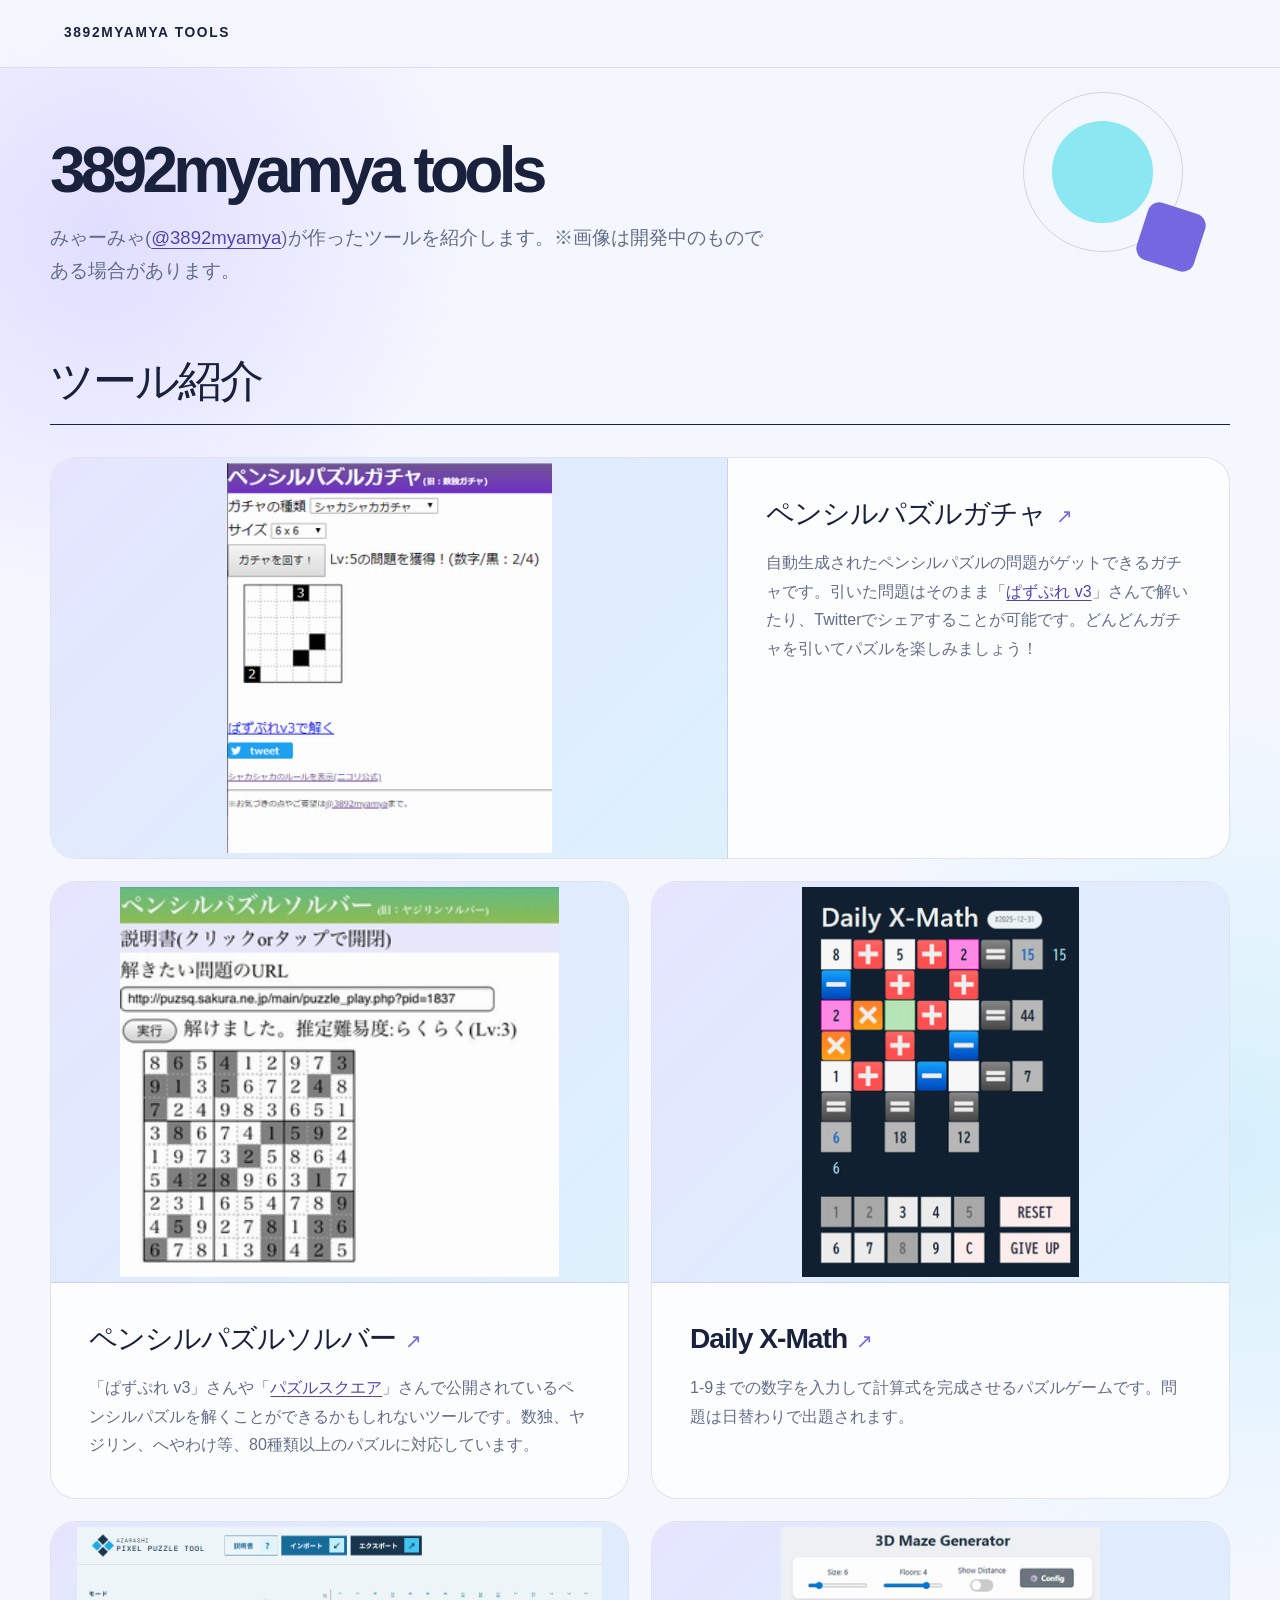
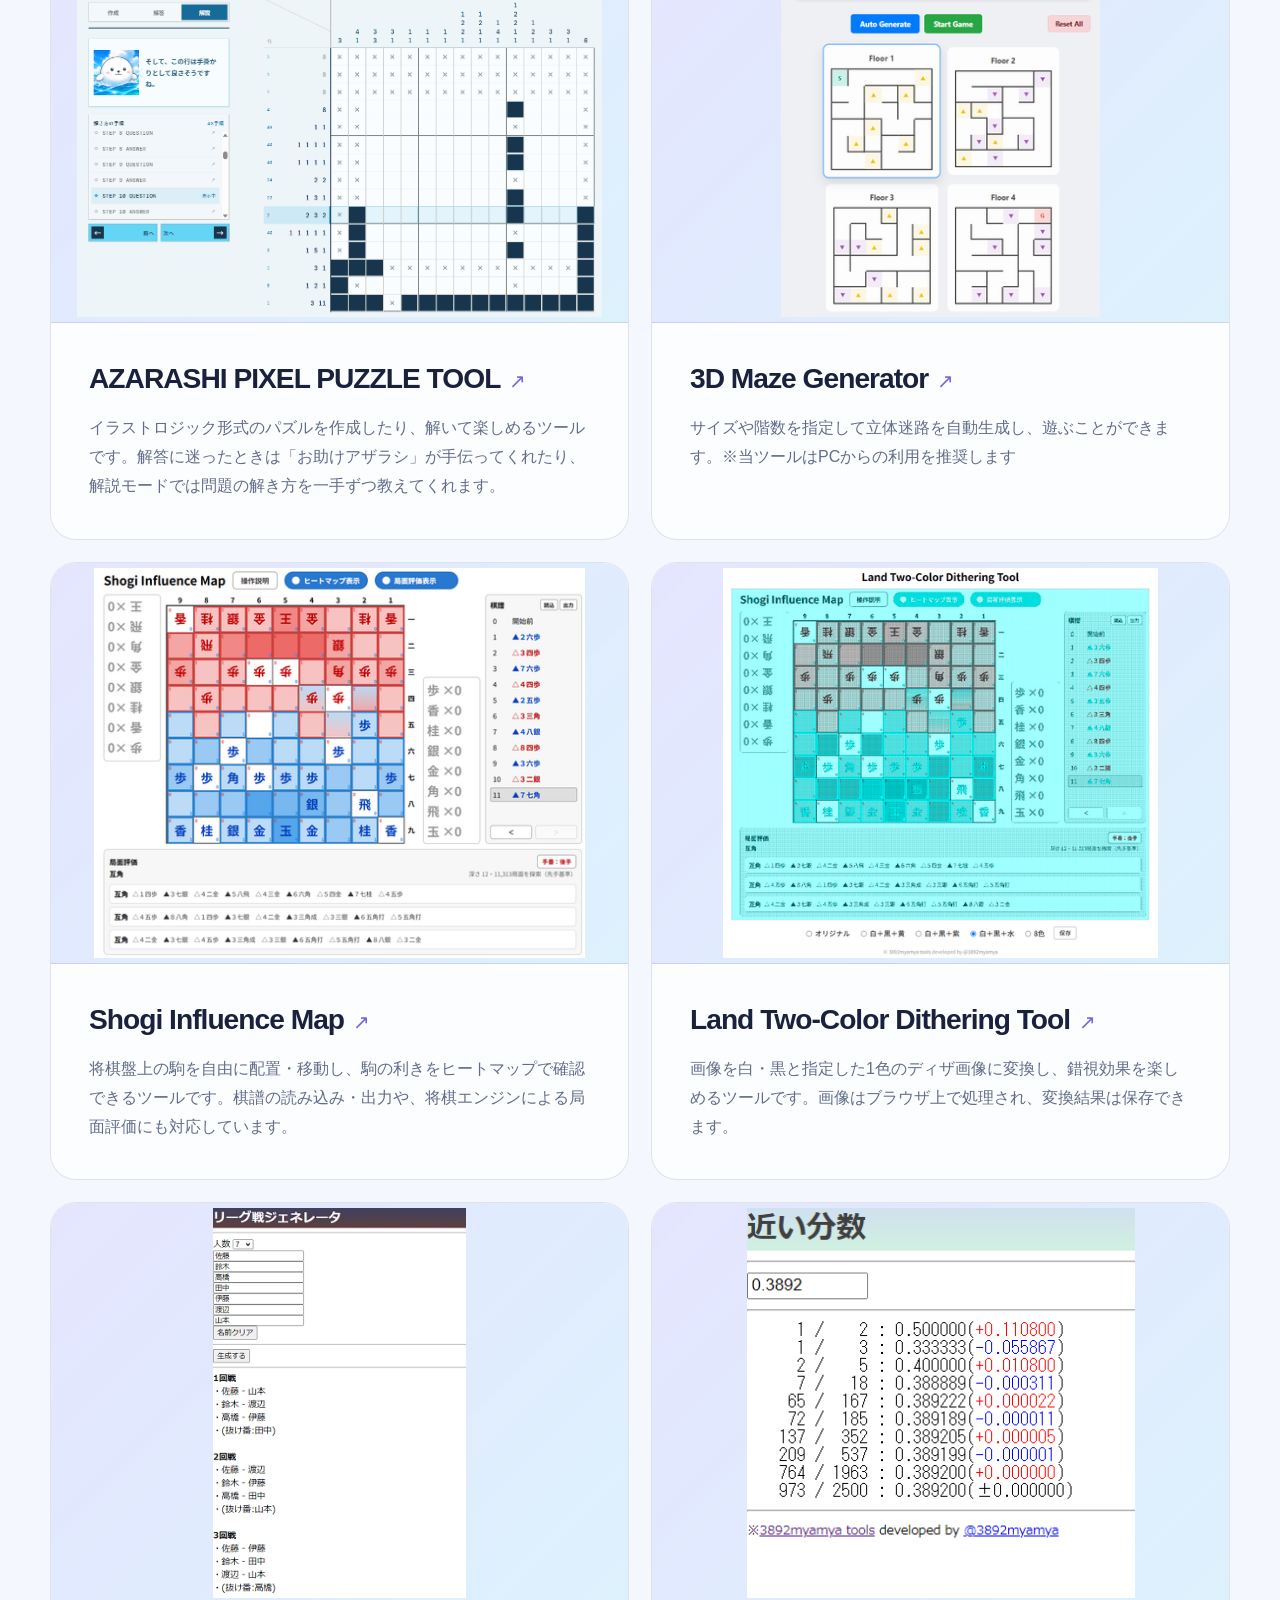
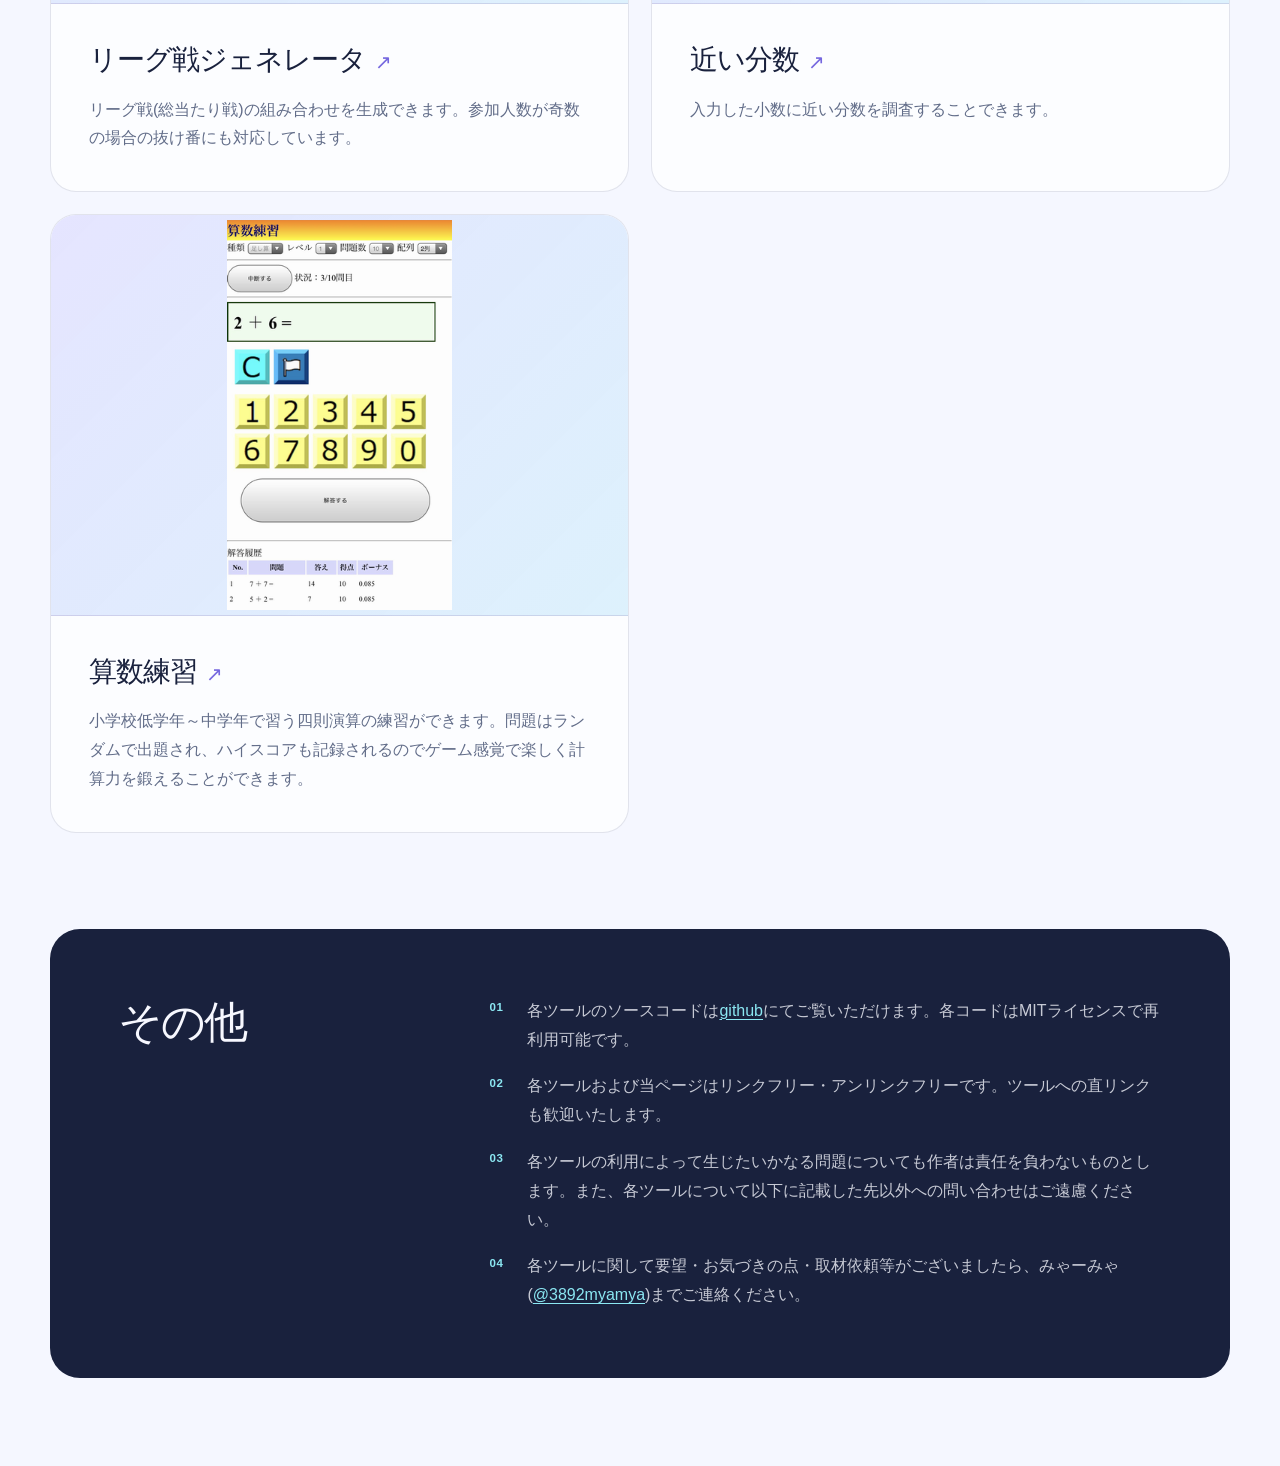
==== commit 88c5dc5e: "appt" ====
--- a/index.html
+++ b/index.html
@@ -53,7 +53,7 @@
     <link rel="canonical" href="http://www.example.com/">
     -->
 
-    <link rel="stylesheet" href="styles.css">
+    <link rel="stylesheet" href="styles.css?v=20260815">
   </head>
   <body>
     <header class="site-header">
@@ -96,6 +96,14 @@
             <div class="tool-content">
               <h3><a href="https://daily-x-math-front.onrender.com/" target="_blank" rel="noopener noreferrer">Daily X-Math</a></h3>
               <p>1-9までの数字を入力して計算式を完成させるパズルゲームです。問題は日替わりで出題されます。</p>
+            </div>
+          </article>
+
+          <article class="tool-card">
+            <a class="tool-image" href="https://daily-x-math-front.onrender.com/nono" target="_blank" rel="noopener noreferrer"><img src="appt.png" alt="AZARASHI PIXEL PUZZLE TOOLの画面" loading="lazy"></a>
+            <div class="tool-content">
+              <h3><a href="https://daily-x-math-front.onrender.com/nono" target="_blank" rel="noopener noreferrer">AZARASHI PIXEL PUZZLE TOOL</a></h3>
+              <p>イラストロジック形式のパズルを作成したり、解いて楽しめるツールです。解答に迷ったときは「お助けアザラシ」が手伝ってくれたり、解説モードでは問題の解き方を一手ずつ教えてくれます。</p>
             </div>
           </article>
 
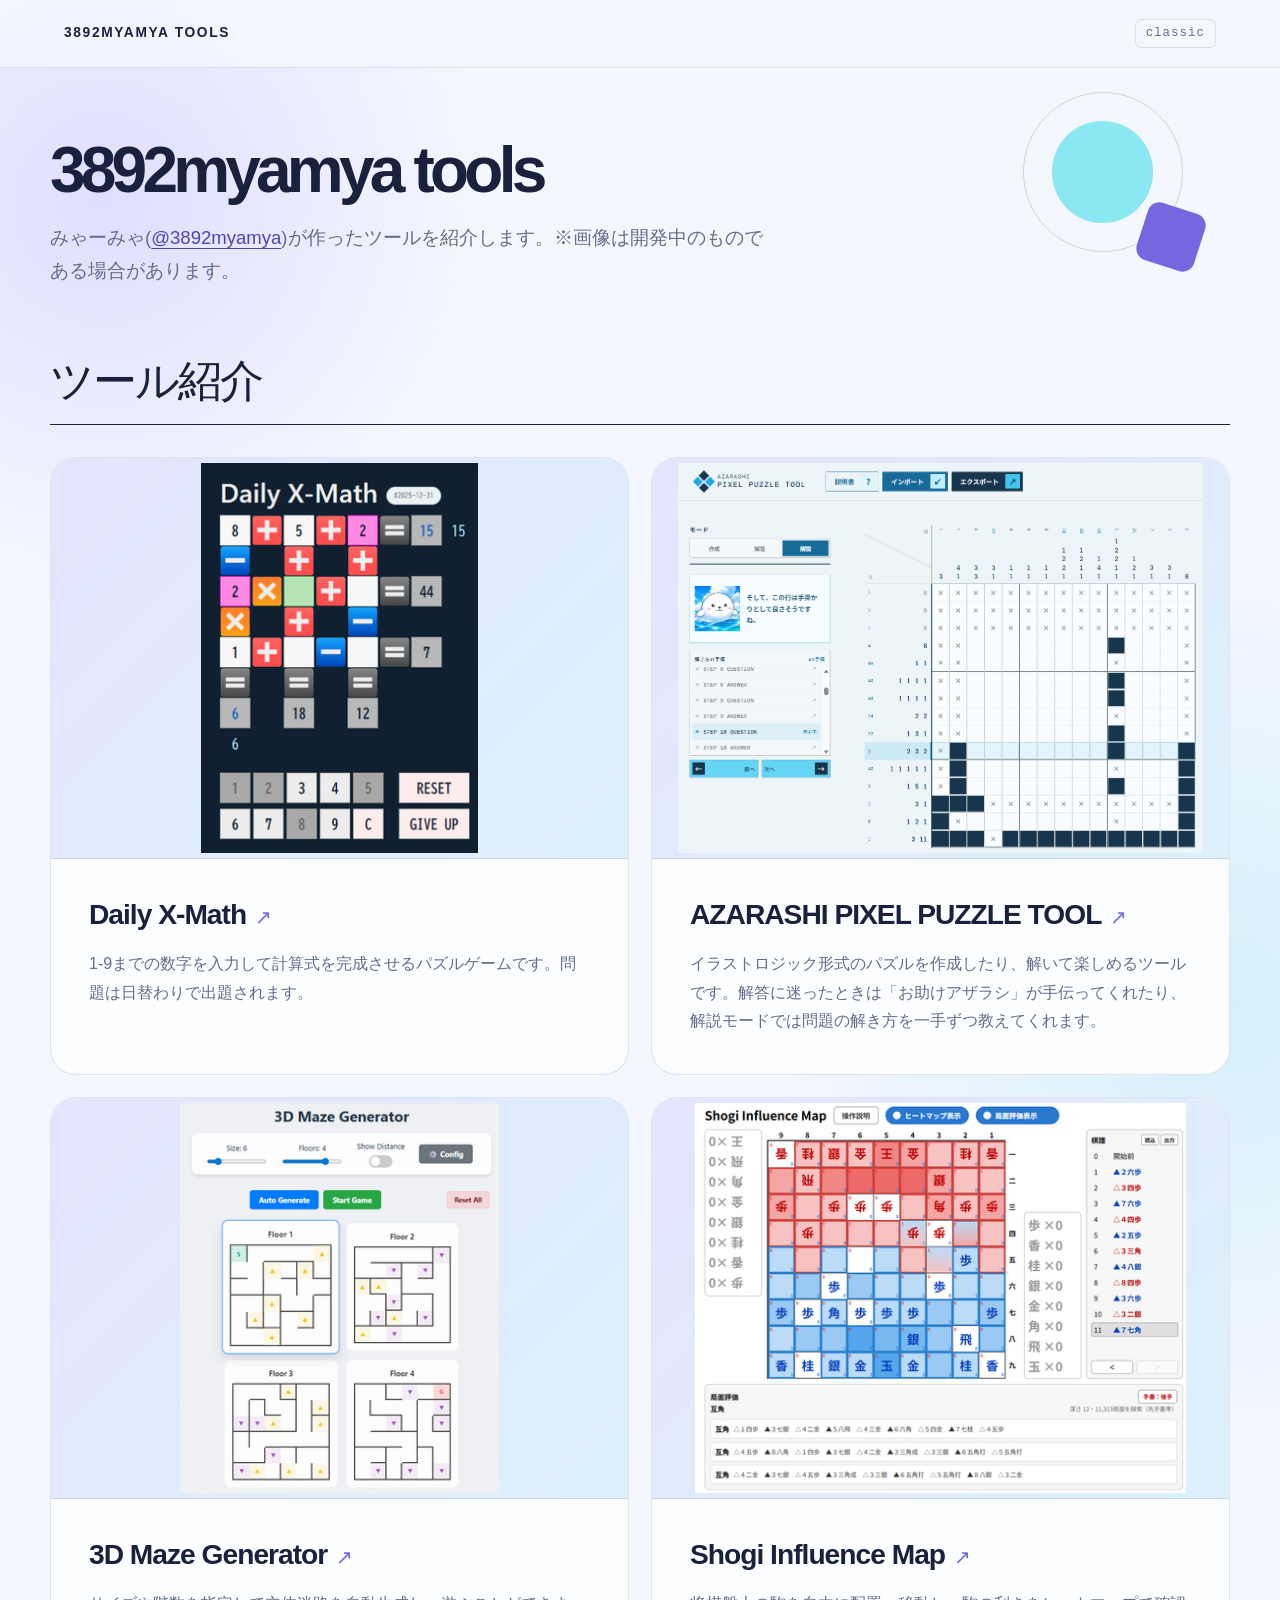
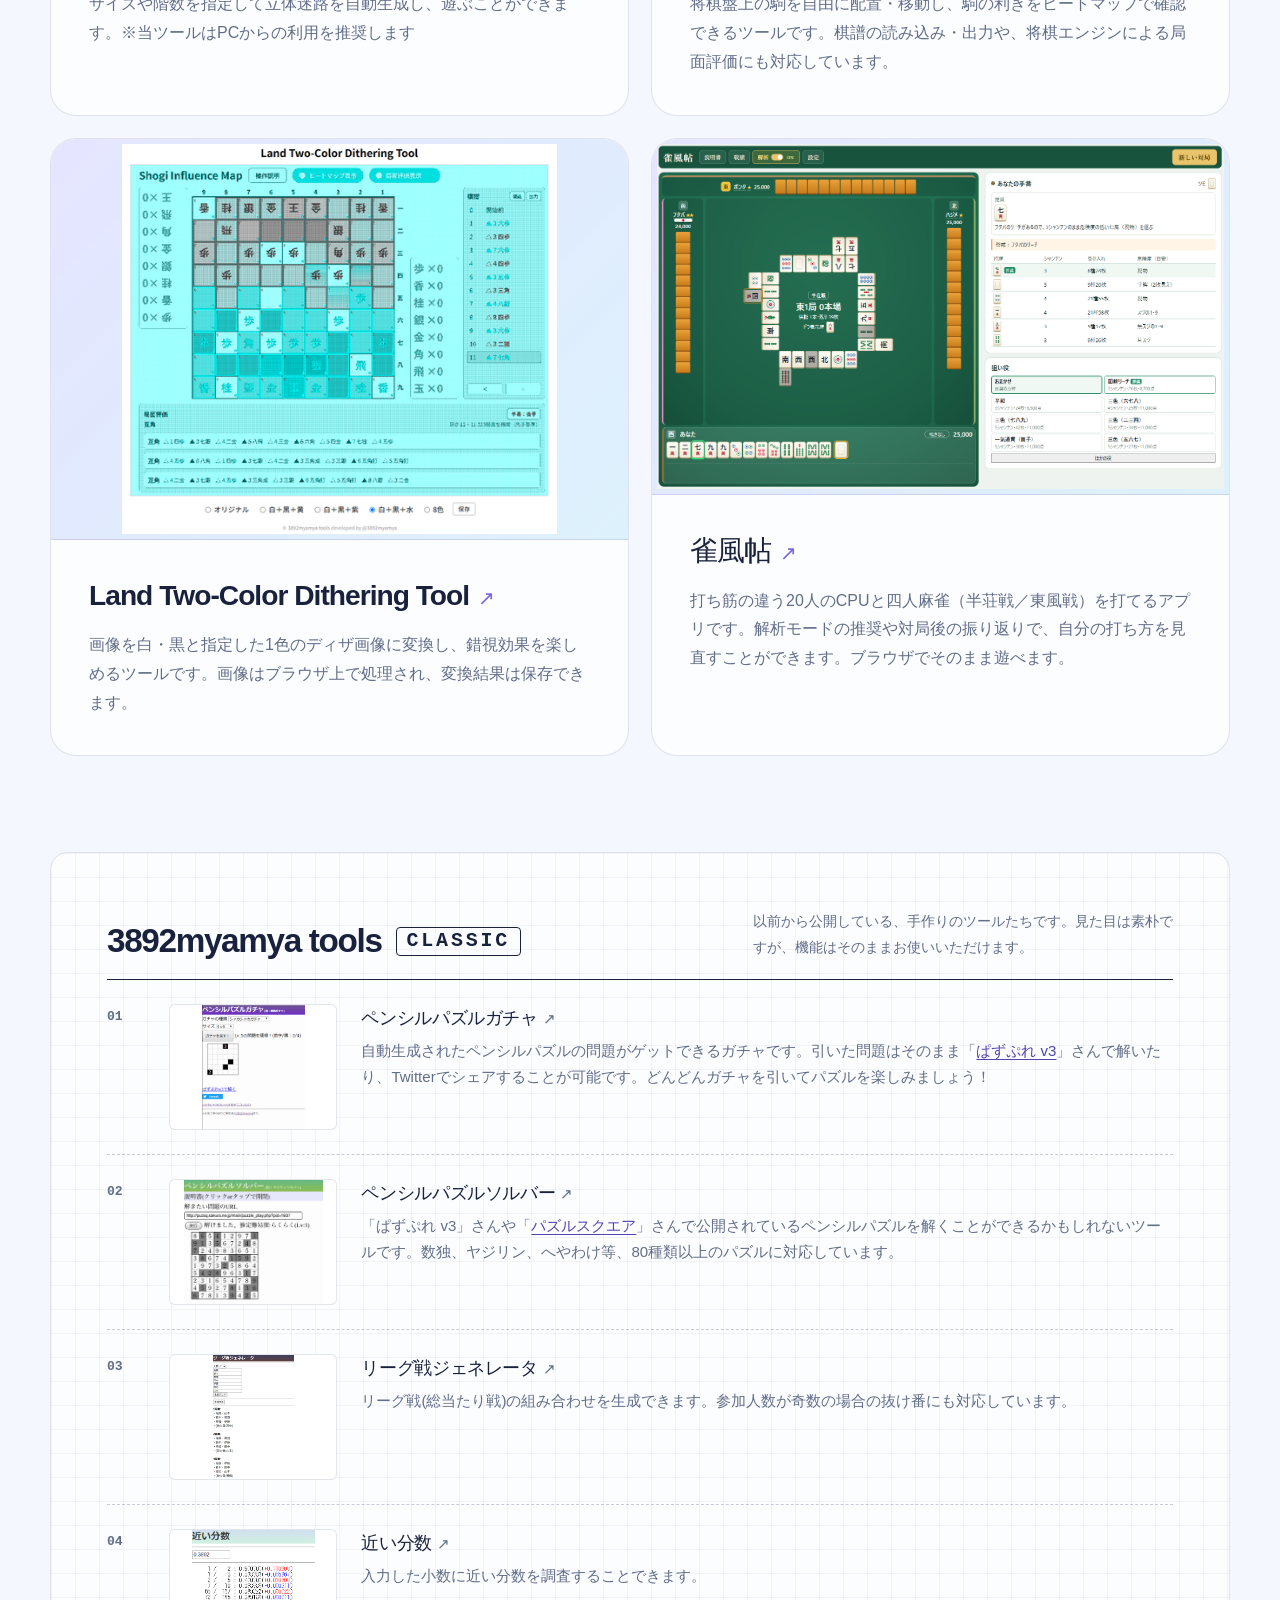
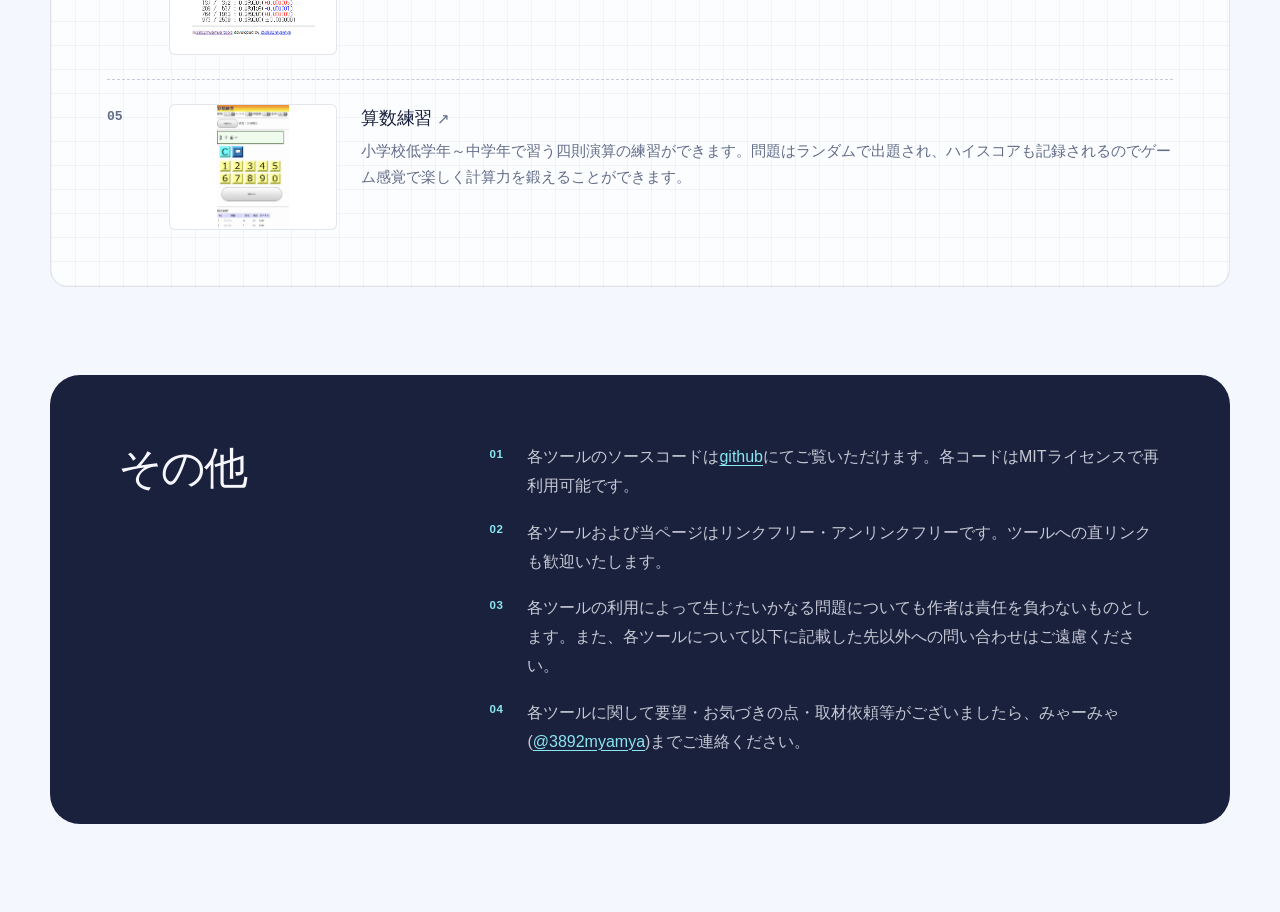
==== commit a6c011fe: "雀風帖を追加、旧ツールをclassicとして分離 Co-Authored-By: Claude Opus 5.5 <noreply@anthropic.com>" ====
--- a/index.html
+++ b/index.html
@@ -53,11 +53,12 @@
     <link rel="canonical" href="http://www.example.com/">
     -->
 
-    <link rel="stylesheet" href="styles.css?v=20260815">
+    <link rel="stylesheet" href="styles.css?v=20261023">
   </head>
   <body>
     <header class="site-header">
       <a class="site-title" href="#top">3892myamya tools</a>
+      <a class="site-nav" href="#classic">classic</a>
     </header>
 
     <main id="top">
@@ -75,22 +76,6 @@
         </div>
 
         <div class="tool-grid">
-          <article class="tool-card">
-            <a class="tool-image" href="https://myamyasdvx.herokuapp.com/sudoku.html" target="_blank" rel="noopener noreferrer"><img src="sudoku.png" alt="ペンシルパズルガチャの画面" loading="lazy"></a>
-            <div class="tool-content">
-              <h3><a href="https://myamyasdvx.herokuapp.com/sudoku.html" target="_blank" rel="noopener noreferrer">ペンシルパズルガチャ</a></h3>
-              <p>自動生成されたペンシルパズルの問題がゲットできるガチャです。引いた問題はそのまま「<a href="http://pzv.jp/" target="_blank" rel="noopener noreferrer">ぱずぷれ v3</a>」さんで解いたり、Twitterでシェアすることが可能です。どんどんガチャを引いてパズルを楽しみましょう！</p>
-            </div>
-          </article>
-
-          <article class="tool-card">
-            <a class="tool-image" href="https://myamyasdvx.herokuapp.com/yajilin.html" target="_blank" rel="noopener noreferrer"><img src="penpa.png" alt="ペンシルパズルソルバーの画面" loading="lazy"></a>
-            <div class="tool-content">
-              <h3><a href="https://myamyasdvx.herokuapp.com/yajilin.html" target="_blank" rel="noopener noreferrer">ペンシルパズルソルバー</a></h3>
-              <p>「ぱずぷれ v3」さんや「<a href="http://puzsq.sakura.ne.jp/main/index.php" target="_blank" rel="noopener noreferrer">パズルスクエア</a>」さんで公開されているペンシルパズルを解くことができるかもしれないツールです。数独、ヤジリン、へやわけ等、80種類以上のパズルに対応しています。</p>
-            </div>
-          </article>
-
           <article class="tool-card">
             <a class="tool-image" href="https://daily-x-math-front.onrender.com/" target="_blank" rel="noopener noreferrer"><img src="dailyxmath.png" alt="Daily X-Mathの画面" loading="lazy"></a>
             <div class="tool-content">
@@ -132,29 +117,62 @@
           </article>
 
           <article class="tool-card">
-            <a class="tool-image" href="https://myamyasdvx.herokuapp.com/league.html" target="_blank" rel="noopener noreferrer"><img src="league.png" alt="リーグ戦ジェネレータの画面" loading="lazy"></a>
+            <a class="tool-image" href="https://daily-x-math-front.onrender.com/mahjong" target="_blank" rel="noopener noreferrer"><img src="mahjong.png" alt="雀風帖の画面" loading="lazy"></a>
             <div class="tool-content">
+              <h3><a href="https://daily-x-math-front.onrender.com/mahjong" target="_blank" rel="noopener noreferrer">雀風帖</a></h3>
+              <p>打ち筋の違う20人のCPUと四人麻雀（半荘戦／東風戦）を打てるアプリです。解析モードの推奨や対局後の振り返りで、自分の打ち方を見直すことができます。ブラウザでそのまま遊べます。</p>
+            </div>
+          </article>
+        </div>
+      </section>
+
+      <section class="classic" id="classic" aria-labelledby="classic-title">
+        <div class="classic-heading">
+          <h2 id="classic-title">3892myamya tools <span class="classic-tag">classic</span></h2>
+          <p>以前から公開している、手作りのツールたちです。見た目は素朴ですが、機能はそのままお使いいただけます。</p>
+        </div>
+
+        <ol class="classic-list">
+          <li class="classic-item">
+            <a class="classic-thumb" href="https://myamyasdvx.herokuapp.com/sudoku.html" target="_blank" rel="noopener noreferrer"><img src="sudoku.png" alt="ペンシルパズルガチャの画面" loading="lazy"></a>
+            <div>
+              <h3><a href="https://myamyasdvx.herokuapp.com/sudoku.html" target="_blank" rel="noopener noreferrer">ペンシルパズルガチャ</a></h3>
+              <p>自動生成されたペンシルパズルの問題がゲットできるガチャです。引いた問題はそのまま「<a href="http://pzv.jp/" target="_blank" rel="noopener noreferrer">ぱずぷれ v3</a>」さんで解いたり、Twitterでシェアすることが可能です。どんどんガチャを引いてパズルを楽しみましょう！</p>
+            </div>
+          </li>
+
+          <li class="classic-item">
+            <a class="classic-thumb" href="https://myamyasdvx.herokuapp.com/yajilin.html" target="_blank" rel="noopener noreferrer"><img src="penpa.png" alt="ペンシルパズルソルバーの画面" loading="lazy"></a>
+            <div>
+              <h3><a href="https://myamyasdvx.herokuapp.com/yajilin.html" target="_blank" rel="noopener noreferrer">ペンシルパズルソルバー</a></h3>
+              <p>「ぱずぷれ v3」さんや「<a href="http://puzsq.sakura.ne.jp/main/index.php" target="_blank" rel="noopener noreferrer">パズルスクエア</a>」さんで公開されているペンシルパズルを解くことができるかもしれないツールです。数独、ヤジリン、へやわけ等、80種類以上のパズルに対応しています。</p>
+            </div>
+          </li>
+
+          <li class="classic-item">
+            <a class="classic-thumb" href="https://myamyasdvx.herokuapp.com/league.html" target="_blank" rel="noopener noreferrer"><img src="league.png" alt="リーグ戦ジェネレータの画面" loading="lazy"></a>
+            <div>
               <h3><a href="https://myamyasdvx.herokuapp.com/league.html" target="_blank" rel="noopener noreferrer">リーグ戦ジェネレータ</a></h3>
               <p>リーグ戦(総当たり戦)の組み合わせを生成できます。参加人数が奇数の場合の抜け番にも対応しています。</p>
             </div>
-          </article>
+          </li>
 
-          <article class="tool-card">
-            <a class="tool-image" href="https://myamyasdvx.herokuapp.com/bunsu.html" target="_blank" rel="noopener noreferrer"><img src="bunsu.png" alt="近い分数の画面" loading="lazy"></a>
-            <div class="tool-content">
+          <li class="classic-item">
+            <a class="classic-thumb" href="https://myamyasdvx.herokuapp.com/bunsu.html" target="_blank" rel="noopener noreferrer"><img src="bunsu.png" alt="近い分数の画面" loading="lazy"></a>
+            <div>
               <h3><a href="https://myamyasdvx.herokuapp.com/bunsu.html" target="_blank" rel="noopener noreferrer">近い分数</a></h3>
               <p>入力した小数に近い分数を調査することできます。</p>
             </div>
-          </article>
+          </li>
 
-          <article class="tool-card">
-            <a class="tool-image" href="https://myamyasdvx.herokuapp.com/sansu.html" target="_blank" rel="noopener noreferrer"><img src="sansu.png" alt="算数練習の画面" loading="lazy"></a>
-            <div class="tool-content">
+          <li class="classic-item">
+            <a class="classic-thumb" href="https://myamyasdvx.herokuapp.com/sansu.html" target="_blank" rel="noopener noreferrer"><img src="sansu.png" alt="算数練習の画面" loading="lazy"></a>
+            <div>
               <h3><a href="https://myamyasdvx.herokuapp.com/sansu.html" target="_blank" rel="noopener noreferrer">算数練習</a></h3>
               <p>小学校低学年～中学年で習う四則演算の練習ができます。問題はランダムで出題され、ハイスコアも記録されるのでゲーム感覚で楽しく計算力を鍛えることができます。</p>
             </div>
-          </article>
-        </div>
+          </li>
+        </ol>
       </section>
 
       <section class="notes" aria-labelledby="notes-title">
--- a/styles.css
+++ b/styles.css
@@ -8,6 +8,7 @@
   --accent-dark: #5044b4;
   --aqua: #8be7f2;
   --shadow: 0 20px 55px rgba(68, 75, 135, 0.12);
+  --mono: ui-monospace, "SFMono-Regular", Menlo, Consolas, monospace;
   font-family: Inter, "Noto Sans JP", "Hiragino Kaku Gothic ProN", "Yu Gothic", sans-serif;
   color: var(--ink);
   background: var(--canvas);
@@ -68,6 +69,23 @@
   text-transform: uppercase;
 }
 
+.site-nav {
+  margin-left: auto;
+  padding: 2px 10px;
+  border: 1px solid var(--line);
+  border-radius: 6px;
+  color: var(--muted);
+  font-family: var(--mono);
+  font-size: 0.78rem;
+  letter-spacing: 0.08em;
+  text-decoration: none;
+}
+
+.site-nav:hover {
+  border-color: var(--ink);
+  color: var(--ink);
+}
+
 main {
   width: min(1180px, calc(100% - 40px));
   margin: 0 auto;
@@ -183,12 +201,6 @@
   transform: translateY(-4px);
 }
 
-.tool-card:first-child {
-  grid-column: span 2;
-  display: grid;
-  grid-template-columns: minmax(0, 1.15fr) minmax(280px, 0.85fr);
-}
-
 .tool-image {
   display: grid;
   min-height: 260px;
@@ -200,11 +212,6 @@
     #f2f5ff;
 }
 
-.tool-card:first-child .tool-image {
-  border-right: 1px solid var(--line);
-  border-bottom: 0;
-}
-
 .tool-image img {
   display: block;
   width: calc(100% - 10px);
@@ -251,6 +258,138 @@
 .tool-content p {
   margin: 0;
   color: var(--muted);
+}
+
+.classic {
+  margin-bottom: 88px;
+  padding: clamp(28px, 5vw, 56px);
+  border: 1px solid var(--line);
+  border-radius: 18px;
+  background:
+    linear-gradient(rgba(57, 72, 118, 0.05) 1px, transparent 1px) 0 0 / 24px 24px,
+    linear-gradient(90deg, rgba(57, 72, 118, 0.05) 1px, transparent 1px) 0 0 / 24px 24px,
+    var(--surface);
+}
+
+.classic-heading {
+  display: flex;
+  flex-wrap: wrap;
+  align-items: end;
+  justify-content: space-between;
+  gap: 12px 32px;
+  padding-bottom: 18px;
+  border-bottom: 1px solid var(--ink);
+}
+
+.classic-heading h2 {
+  display: flex;
+  flex-wrap: wrap;
+  align-items: center;
+  gap: 4px 14px;
+  margin: 0;
+  font-size: clamp(1.4rem, 2.6vw, 2.1rem);
+  letter-spacing: -0.04em;
+  line-height: 1.2;
+}
+
+.classic-tag {
+  padding: 1px 10px 2px;
+  border: 1.5px solid var(--ink);
+  border-radius: 4px;
+  font-family: var(--mono);
+  font-size: 0.6em;
+  font-weight: 700;
+  letter-spacing: 0.14em;
+  text-transform: uppercase;
+}
+
+.classic-heading p {
+  max-width: 420px;
+  margin: 0;
+  color: var(--muted);
+  font-size: 0.9rem;
+}
+
+.classic-list {
+  margin: 0;
+  padding: 0;
+  list-style: none;
+  counter-reset: classic;
+}
+
+.classic-item {
+  display: grid;
+  grid-template-columns: 2.4rem 168px minmax(0, 1fr);
+  gap: 24px;
+  align-items: start;
+  padding: 24px 0;
+  border-bottom: 1px dashed rgba(57, 72, 118, 0.28);
+  counter-increment: classic;
+}
+
+.classic-item:last-child {
+  padding-bottom: 0;
+  border-bottom: 0;
+}
+
+.classic-item::before {
+  color: var(--muted);
+  content: counter(classic, decimal-leading-zero);
+  font-family: var(--mono);
+  font-size: 0.82rem;
+  font-weight: 700;
+  line-height: 2;
+}
+
+.classic-thumb {
+  display: block;
+  aspect-ratio: 4 / 3;
+  overflow: hidden;
+  border: 1px solid var(--line);
+  border-radius: 6px;
+  background: #fff;
+}
+
+.classic-thumb img {
+  display: block;
+  width: 100%;
+  height: 100%;
+  object-fit: contain;
+  transition: transform 300ms cubic-bezier(0.2, 0.7, 0.2, 1);
+}
+
+.classic-item:hover .classic-thumb img {
+  transform: scale(1.04);
+}
+
+.classic-item h3 {
+  margin: 0 0 6px;
+  font-size: 1.15rem;
+  letter-spacing: -0.02em;
+  line-height: 1.5;
+}
+
+.classic-item h3 a {
+  color: var(--ink);
+  text-decoration: none;
+}
+
+.classic-item h3 a::after {
+  margin-left: 0.35em;
+  color: var(--muted);
+  content: "↗";
+  font-size: 0.8em;
+}
+
+.classic-item h3 a:hover {
+  text-decoration: underline;
+}
+
+.classic-item p {
+  margin: 0;
+  color: var(--muted);
+  font-size: 0.94rem;
+  line-height: 1.75;
 }
 
 .notes {
@@ -336,14 +475,17 @@
     grid-template-columns: 1fr;
   }
 
-  .tool-card:first-child {
-    grid-column: auto;
-    display: flex;
-  }
-
-  .tool-card:first-child .tool-image {
-    border-right: 0;
-    border-bottom: 1px solid var(--line);
+  .classic {
+    margin-bottom: 64px;
+  }
+
+  .classic-item {
+    grid-template-columns: 96px minmax(0, 1fr);
+    gap: 16px;
+  }
+
+  .classic-item::before {
+    display: none;
   }
 
   .tool-image {
@@ -362,6 +504,7 @@
 
   .tool-card,
   .tool-image img,
+  .classic-thumb img,
   .tool-content h3 a::after {
     transition: none;
   }
